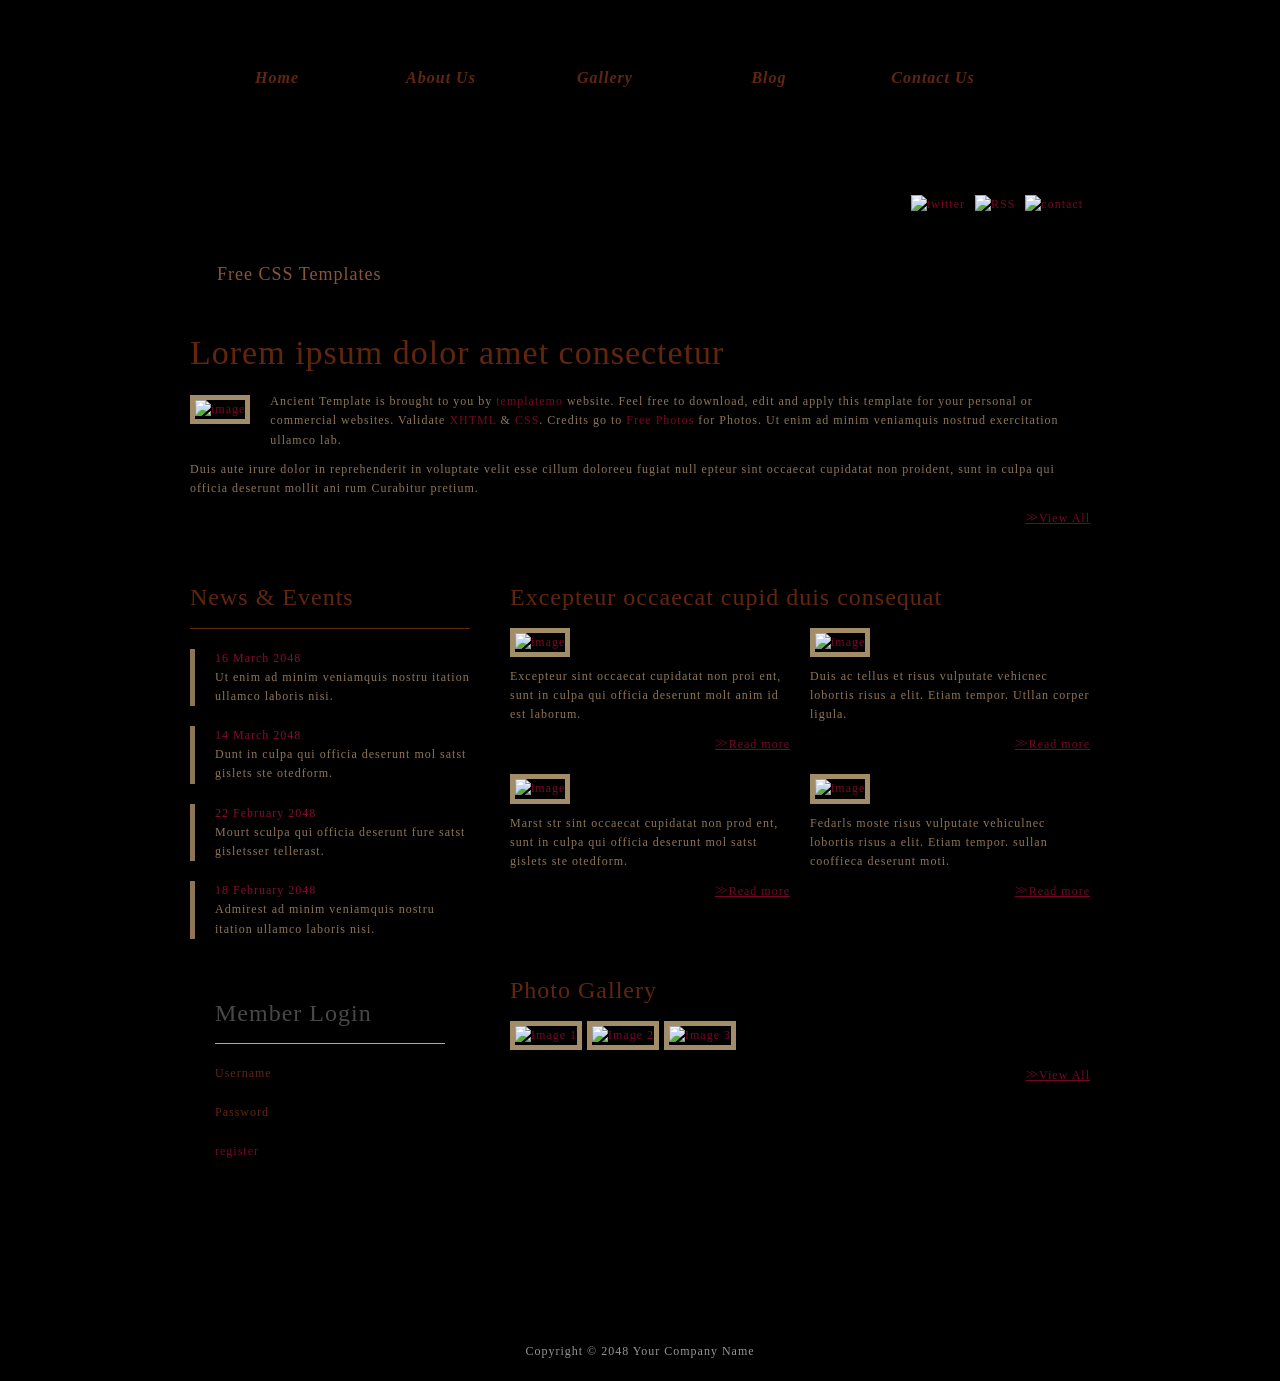
==== index.html @ 2020fdaf "Add files via upload" ====
<!DOCTYPE html PUBLIC "-//W3C//DTD XHTML 1.0 Transitional//EN" "http://www.w3.org/TR/xhtml1/DTD/xhtml1-transitional.dtd">
<html xmlns="http://www.w3.org/1999/xhtml">
<head>
<meta http-equiv="Content-Type" content="text/html; charset=utf-8" />
<title>Ancient - Free CSS Template</title>
<meta name="keywords" content="" />
<meta name="description" content="" />
<link href="templatemo_style.css" rel="stylesheet" type="text/css" />

<script language="javascript" type="text/javascript">
function clearText(field)
{
    if (field.defaultValue == field.value) field.value = '';
    else if (field.value == '') field.value = field.defaultValue;
}
</script>

</head>
<body>

<div id="templatemo_wrapper">

	<span class="bg_top"></span>
    <span class="bg_bottom"></span>

	<div id="templatemo_menu">
        <ul>
          <li><a href="index.html" class="current">Home</a></li>
          <li><a href="about.html">About Us</a></li>
          <li><a href="gallery.html">Gallery</a></li>
          <li><a href="blog.html">Blog</a></li>
          <li class="last"><a href="contact.html">Contact Us</a></li>
        </ul>
	</div> <!-- end of menu -->
    
    <div id="templatemo_header">
		<div id="site_title"><h1><a href="#">Free CSS Templates</a></h1></div>
        <div id="social">
        	<a href="#"><img src="images/templatemo_icon_01.png" alt="twitter" /></a>
            <a href="#"><img src="images/templatemo_icon_02.png" alt="RSS" /></a>
            <a href="#"><img src="images/templatemo_icon_03.png" alt="contact" /></a>
		</div>
	</div> <!-- end of header -->
    
    <div id="templatemo_main">
    	<div class="cbox_fw">
        	<h2>Lorem ipsum dolor amet consectetur</h2>
            <a href="#"><img src="images/templatemo_image_08.jpg" alt="image" class="image_frame image_fl" /></a>
           <p>Ancient Template is brought to you by <a href="#">templatemo</a> website. Feel free to download, edit and apply this template for your personal or commercial websites. Validate <a href="http://validator.w3.org/check?uri=referer" rel="nofollow">XHTML</a> &amp; <a href="http://jigsaw.w3.org/css-validator/check/referer" rel="nofollow">CSS</a>. Credits go to <a href="http://www.photovaco.com/" target="_blank">Free Photos</a> for Photos. Ut enim ad minim veniamquis nostrud exercitation ullamco lab.</p>
			<p>Duis aute irure dolor in reprehenderit in voluptate velit esse cillum doloreeu fugiat null
epteur sint occaecat cupidatat non proident, sunt in culpa qui officia deserunt mollit ani
rum Curabitur pretium.</p>
			<a href="#" class="more float_r"><span>&gt;&gt;</span> View All</a>
            <div class="cleaner"></div>
        </div>
        
        <div id="sidebar">
        
        	<div id="nne">
            
	        	<h3>News &amp; Events</h3>
                <ul class="nne_box">
                	<li><span>16 March 2048</span><a href="#">Ut enim ad minim veniamquis nostru itation ullamco laboris nisi.</a></li>
                    <li><span>14 March 2048</span><a href="#">Dunt in culpa qui officia deserunt mol satst gislets  ste otedform.</a></li>
                    <li><span>22 February 2048</span><a href="#">Mourt sculpa qui officia deserunt fure satst gisletsser tellerast.</a></li>
                    <li><span>18 February 2048</span><a href="#">Admirest ad minim veniamquis nostru itation ullamco laboris nisi.</a></li>	
                </ul>
                
			</div>
            
            <div id="member_login">
            
            	<h3>Member Login</h3>
                
            	<form action="#" method="post">
                
                 	<label>Username</label><input name="username" type="text" class="txt_field" id="name" title="name" value="" size="10" maxlength="30" />
                	<div class="cleaner h10"></div>
					<label>Password</label><input name="password" type="password" class="txt_field" id="password" title="password" value="" size="10" maxlength="30" />
<div class="cleaner h10"></div>
					<input type="submit" name="login" value="" alt="login" id="login" title="Search" class="sub_btn"  />
                    
                    <div><a href="#">register</a></div>
                    
                </form>
                
            </div>
        
        </div>
        
        <div id="content">
        	<div class="cbox_fws">
                <h3>Excepteur occaecat cupid duis consequat</h3>
                <div class="cbox_w280 float_l"> <a href="#"><img src="images/templatemo_image_04.jpg" alt="image" class="image_frame" /></a>
                  <p>Excepteur sint occaecat cupidatat non proi ent, sunt in culpa qui officia deserunt molt anim id est laborum.</p>
                    <a href="#" class="more float_r"><span>&gt;&gt;</span> Read more</a>
                    <div class="cleaner"></div>
                </div>
                <div class="cbox_w280 float_r"> <a href="#"><img src="images/templatemo_image_05.jpg" alt="image" class="image_frame" /></a>
                  <p>Duis ac tellus et risus vulputate vehicnec lobortis risus a elit. Etiam tempor. Utllan corper ligula.</p>
                    <a href="#" class="more float_r"><span>&gt;&gt;</span> Read more</a>
                    <div class="cleaner"></div>
                </div>
                <div class="cleaner"></div>
                <div class="cbox_w280 float_l"> <a href="#"><img src="images/templatemo_image_06.jpg" alt="image" class="image_frame" /></a>
                  <p>Marst str sint occaecat cupidatat non prod ent, sunt in culpa qui officia deserunt mol satst gislets  ste otedform.</p>
                    <a href="#" class="more float_r"><span>&gt;&gt;</span> Read more</a>
                    <div class="cleaner"></div>
                </div>
                <div class="cbox_w280 float_r"> <a href="#"><img src="images/templatemo_image_07.jpg" alt="image" class="image_frame" /></a>
                  <p>Fedarls moste risus vulputate vehiculnec lobortis risus a elit. Etiam tempor. sullan cooffieca deserunt moti.</p>
                    <a href="#" class="more float_r"><span>&gt;&gt;</span> Read more</a>
                    <div class="cleaner"></div>
                </div>
                <div class="cleaner"></div>
			</div>
            
            <div class="cbox_last">
            	<h3>Photo Gallery</h3>
                <ul class="photo_gallery">
                	<li><a href="#"><img src="images/templatemo_image_01.jpg" alt="Image 1" class="image_frame" /></a></li>
                    <li><a href="#"><img src="images/templatemo_image_02.jpg" alt="Image 2" class="image_frame" /></a></li>
                    <li class="rmp"><a href="#"><img src="images/templatemo_image_03.jpg" alt="Image 3" class="image_frame" /></a></li>
                </ul>
                <div class="cleaner"></div>
                <p><a href="#" class="more float_r"><span>&gt;&gt;</span> View All</a></p>
                
            </div>
            
        </div>
        
        <div class="cleaner"></div>
    </div> <!-- end of main -->
    <div id="templatemo_main_bottom"></div>
    
    <div id="templatemo_footer">
        Copyright © 2048 <a href="#">Your Company Name</a> <!-- Credit: www.templatemo.com -->
        
        <div class="cleaner"></div>
    </div>

</div> <!-- end of wrapper -->
<!-- templatemo 287 ancient -->
<!-- 
Ancient Template 
http://www.templatemo.com/preview/templatemo_287_ancient 
-->
</body>
</html>
---- templatemo_style.css ----
/*
Credit: http://www.templatemo.com
*/

/* 
Ancient Template 
http://www.templatemo.com/preview/templatemo_287_ancient 
*/
body {
	margin: 0;
	padding: 0;
	color: #8e7555;
	font-family: Georgia, "Times New Roman", Times, serif;
	font-size: 12px;
	line-height: 1.6em; 
	letter-spacing: 1px;
	background-color: #000000;
}

a, a:link, a:visited { color: #770726; font-weight: normal; text-decoration: none }
a:hover { color: #660; text-decoration: underline; }

a.more { display: block; color: #770726; text-align: center; text-decoration: underline }
a.more span { font-size: 14px; letter-spacing: -3px; }
a.more:hover { color: #660; text-decoration: none }


p { margin: 0 0 10px 0; padding: 0; }
img { border: none; }
blockquote { font-style: italic; margin: 0 0 0 10px;}
cite { font-weight: bold; color: #c63a03; }
cite a, cite a:link, cite a:visited  { font-weight: bold; color:#c63a03; }
cite span { font-weight: 400; color: #8e7555; }
em { color: #c63a03; }

h1, h2, h3, h4, h5, h6 { color: #62260e; font-weight: normal; }
h1 { font-size: 48px; margin: 0 0 30px; padding: 5px 0 }
h2 { font-size: 34px; margin: 0 0 25px; padding: 5px 0; }
h3 { font-size: 24px; margin: 0 0 20px; padding: 0; }
h4 { font-size: 20px; margin: 0 0 15px; padding: 0; }
h5 { font-size: 16px; margin: 0 0 10px; padding: 0;  }
h6 { font-size: 12px; margin: 0 0 5px; padding: 0; }

.cleaner { clear: both }
.h10 { height: 10px }
.h20 { height: 20px }
.h30 { height: 30px }
.h40 { height: 40px }
.h50 { height: 50px }
.h60 { height: 60px }

.float_l { float: left }
.float_r { float: right }

.image_frame { display: inline-block; border: 5px solid #a38d68 }
.image_fl { float: left; margin: 3px 20px 10px 0 }
.image_fr { float: right; margin: 3px 0 0 20px }

.tmo_list { list-style: disc; padding: 0 0 0 15px }
.tmo_list li { color:#c63a03; margin-bottom: 8px }
.tmo_list li a { color: #c63a03; font-weight: normal; text-decoration: none }
.tmo_list li a:hover { text-decoration: underline }

.link_list { list-style: none; padding: 0}
.link_list li { color:#c63a03; margin-bottom: 8px; border-bottom: 1px dashed #726e6e}
.link_list li a { color: #c63a03; font-weight: normal; text-decoration: none;  }
.link_list li a:hover { text-decoration: underline }

#templatemo_wrapper {
	position: relative;
	width: 966px;
	margin: 0 auto;
}
.bg_top { position: absolute; top: 0; left: -120px; width: 1200px; height: 570px; background: url(images/templatemo_bg_top.png) no-repeat; z-index: -1000 }

.bg_bottom { position: absolute; bottom: 0; left: -120px; width: 1200px; height: 270px; background: url(images/templatemo_bg_bottom.png) no-repeat; z-index: -1200 }

/* menu */

#templatemo_menu {
	float: right;
	width: 966px;
	height: 75px;
	margin-top: 40px;
	margin-bottom: 20px;
	background: url(images/templatemo_menu.png) no-repeat
}

#templatemo_menu ul {
	margin: 0;
	padding: 0 40px;
	list-style: none;
}

#templatemo_menu ul li {
	padding: 0;
	margin: 0;
	display: block;
	float: left;
	width: 164px;
	height: 75px;
	background: url(images/templatemo_menu_divider.png) center right no-repeat
}

#templatemo_menu ul li a {
	float: left;
	display: block;
	width: 160px;
	height: 75px;
	line-height: 75px;
	padding-right: 4px;
	font-size: 16px;
	font-style: italic;
	color: #62260e;
	text-align: center;
	text-decoration: none;
	font-weight: 700;
	outline: none;
	border: none;
	
}

#templatemo_menu ul li a:hover, #templatemo_menu ul .current {
	background: url(images/templatemo_menu_hover.png) center center no-repeat
}

#templatemo_menu .last { background: none }

/* header */
#templatemo_header {
	clear: both;
	width: 966px;
	height: 170px;
	background: url(images/templatemo_header.png) no-repeat center top
}

#site_title { float: left; width: 400px; margin: 60px 0 0 40px; }
#site_title h1 { margin: 0; padding: 0 }
#site_title h1 a { display: block; width: 334px; padding: 70px 0 0 20px;  background: url(images/templatemo_logo.png) no-repeat left top; font-size: 18px; color: #88553a; }

#social { float: right; margin: 60px 40px 0 0 }
#social a { float: left; margin-left: 10px } 

#templatemo_main {
	width: 900px;
	padding: 33px 33px 0;
	background: url(images/templatemo_main.png) repeat-y
}

#templatemo_main_bottom {
	width: 966px;
	height: 143px;
	background: url(images/templatemo_main_bottom.png) no-repeat
}

#sidebar { 
	float: left;
	width: 280px;
}

#content {
	float: right;
	width: 580px;
}

.cbox_fw {
	clear: both;
	padding-bottom: 20px;
	margin-bottom: 40px;
	background: url(images/templatemo_hr2.png) no-repeat bottom center
}

.cbox_fws {
	clear: both;
	padding-bottom: 20px;
	margin-bottom: 40px;
	background: url(images/templatemo_hr1.png) no-repeat bottom center
}

.cbox_last {
	padding: 0; margin: 0; background: none;
}

.cbox_w280 { width: 280px; margin-bottom: 20px; }
.cbox_w280 img { margin-bottom: 10px }

#nne {
	margin-bottom: 40px;
}
#nne h3 { padding-bottom: 20px; border-bottom: 1px solid #5f2712 }

ul.nne_box { padding: 0; margin: 0; list-style: none }
ul.nne_box li { border-left: 5px solid #8e7555; padding: 0 0 0 20px; margin: 0 0 20px 0 }
ul.nne_box li span { display: block; color: #850d2f; }
ul.nne_box li a { color: #8e7555 }

ul.photo_gallery { padding: 0; margin: 0; list-style: none }
ul.photo_gallery li { padding: 0; margin: 0 5px 15px 0; display: block; float: left; }
ul.photo_gallery .rmp { margin: 0 0 15px }

#contact_form {  padding: 0; }
#contact_form form { margin: 0px; padding: 0px; }

#contact_form form .input_field { color: #000; width: 400px; padding: 5px; background: #FFF; border: 1px solid #960; }
#contact_form form label { display: block; width: 100px; margin-top: 15px; margin-bottom: 3px; font-size: 14px; }

#contact_form form textarea { font-family: Arial, Helvetica, sans-serif; color: #000; width: 400px;  height: 200px; padding: 5px; background: #FFF; border: 1px solid #960; }
#contact_form form .submit_btn { color: #420; padding: 7px 14px; margin: 10px; margin-left: 60px; background: #DA7; border: 1px solid #960; }

#member_login {
	width: 230px;
	height: 170px;
	padding: 25px;
	background: url(images/templatemo_login.png)
}

#member_login h3 {
	color: #494847;
	padding-bottom: 20px;
	margin-bottom: 20px;
	border-bottom: 1px solid #b6aa99;
}

#member_login form {
	margin: 0;
	padding: 0;
}

#member_login label {
	float: left;
	width: 80px;
	color: #62260e;
}

#member_login .txt_field {
	float: right;
	display: block;
	height: 29px;
	width: 132px;
	color: #000;
	font-size: 12px;
	padding: 0 5px;
	font-variant: normal;
	line-height: normal;
	background: none;
	border: none;	
	line-height: 30px;
	background: url(images/templatemo_txtfield.png) no-repeat 
}
#member_login .sub_btn {
	float: right;
	display: block;
 	height: 32px;
	width: 87px;
	cursor: pointer;
	font-size: 12px;
	text-align: center;
	vertical-align: bottom;
	white-space: pre;
	color: #000;
	border: none;
	background: url(images/templatemo_login_btn.png)
}

/* footer */
#templatemo_footer{
	clear: both;
	width: 900px;
	padding: 0 33px 20px;	
	color: #999494;
	text-align: center;
}

#templatemo_footer a { 
	color: #999494;
}
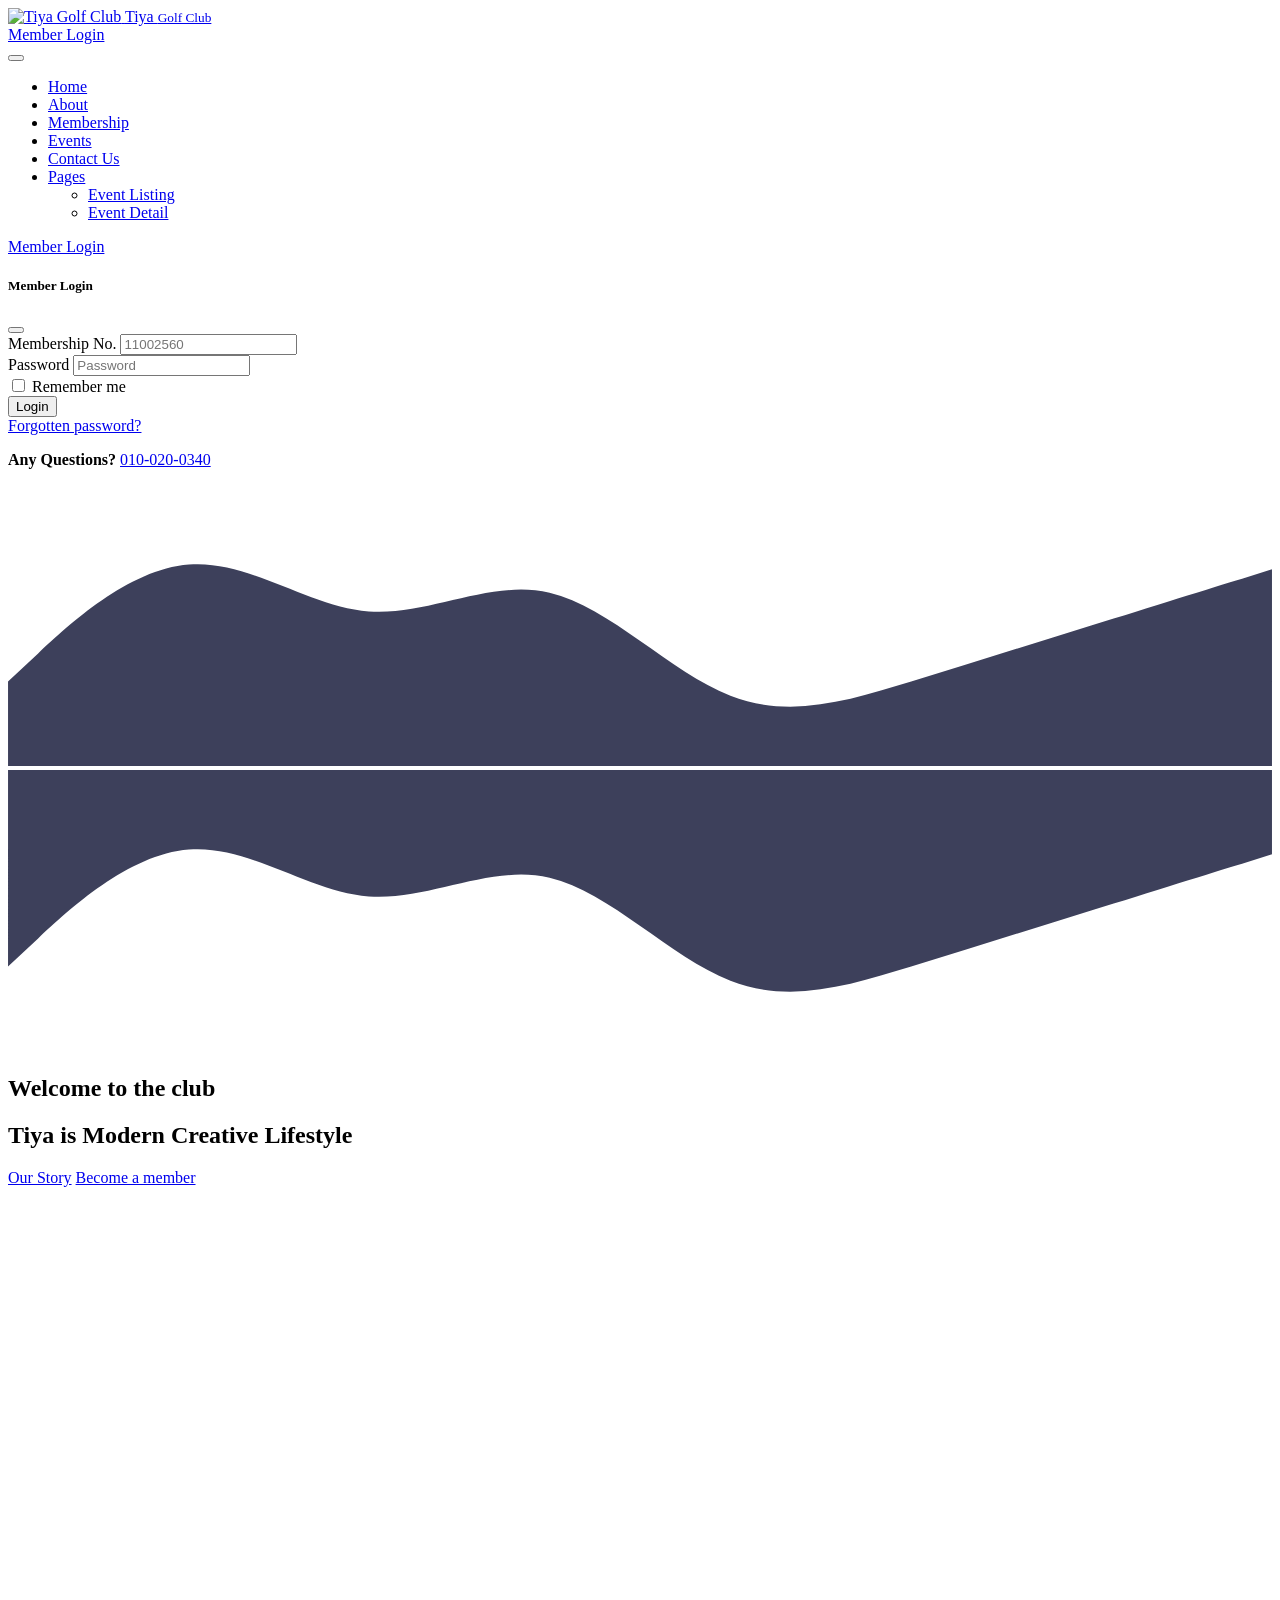
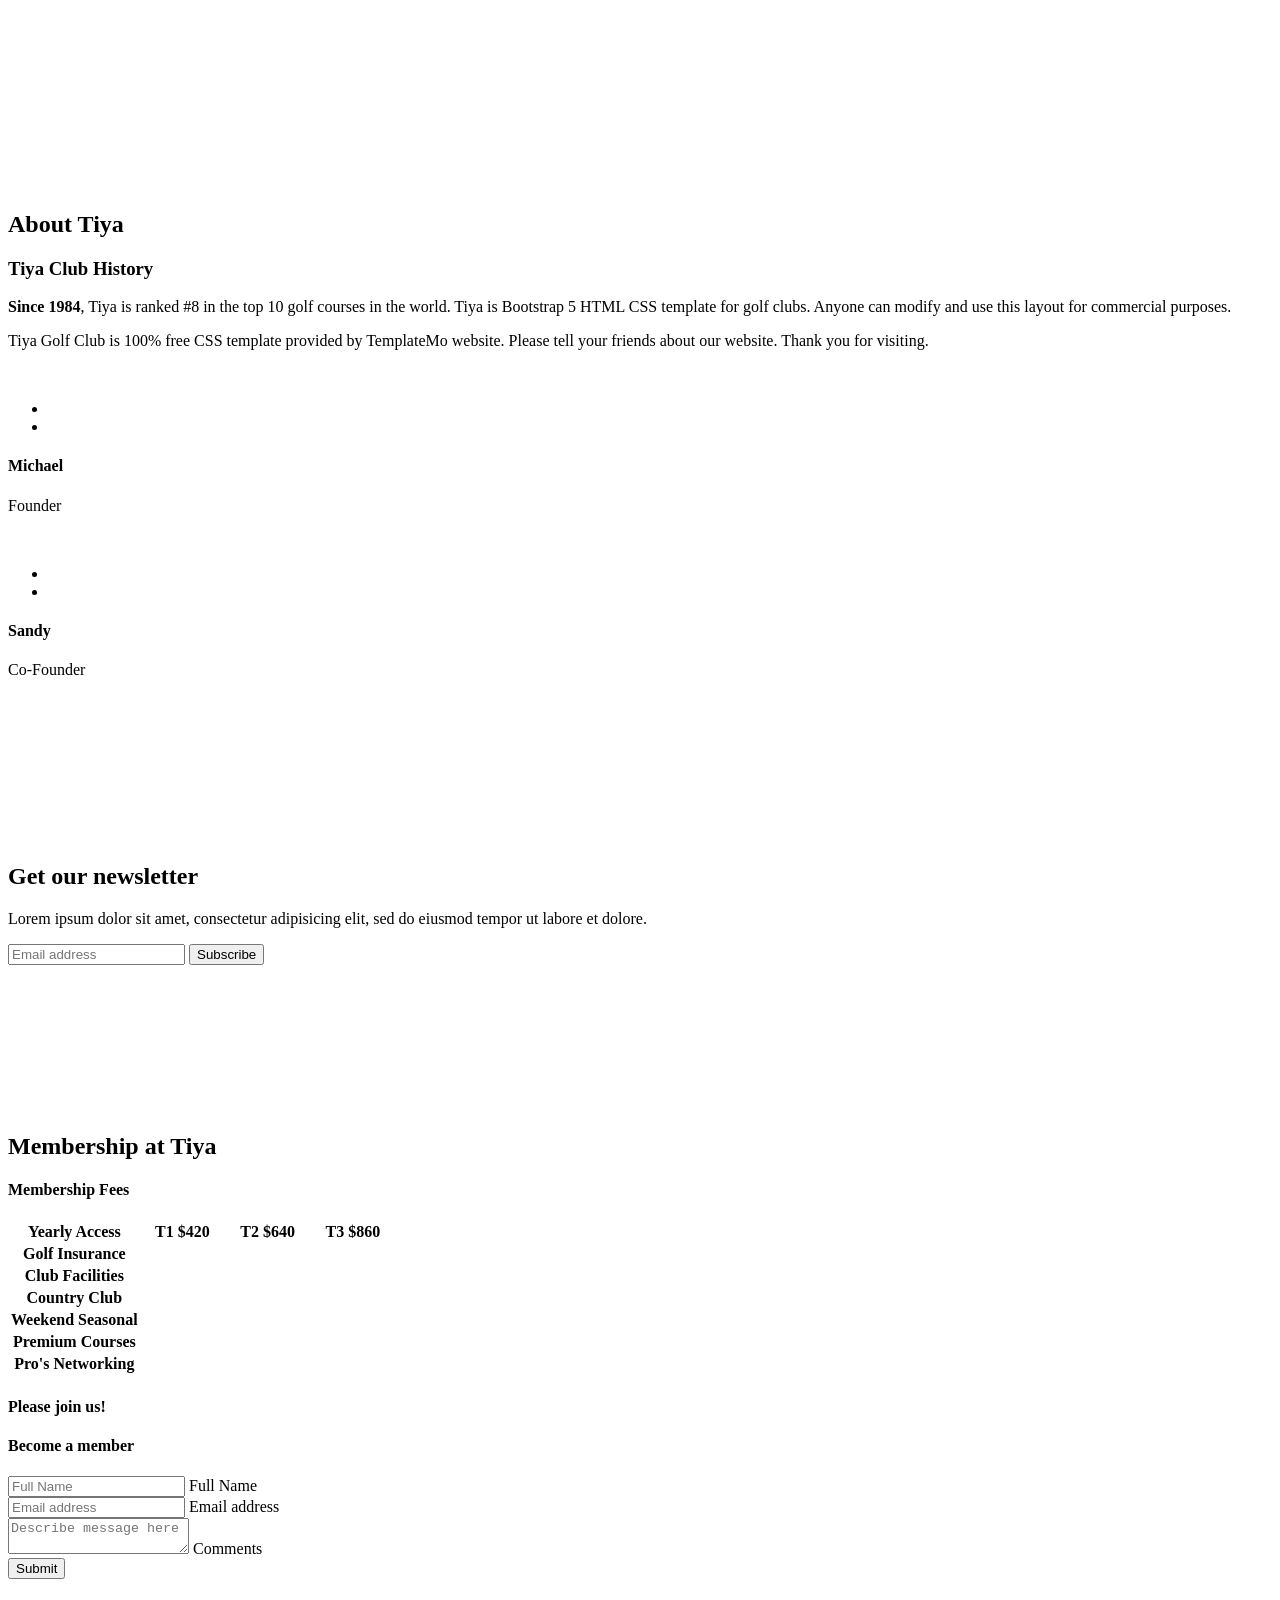
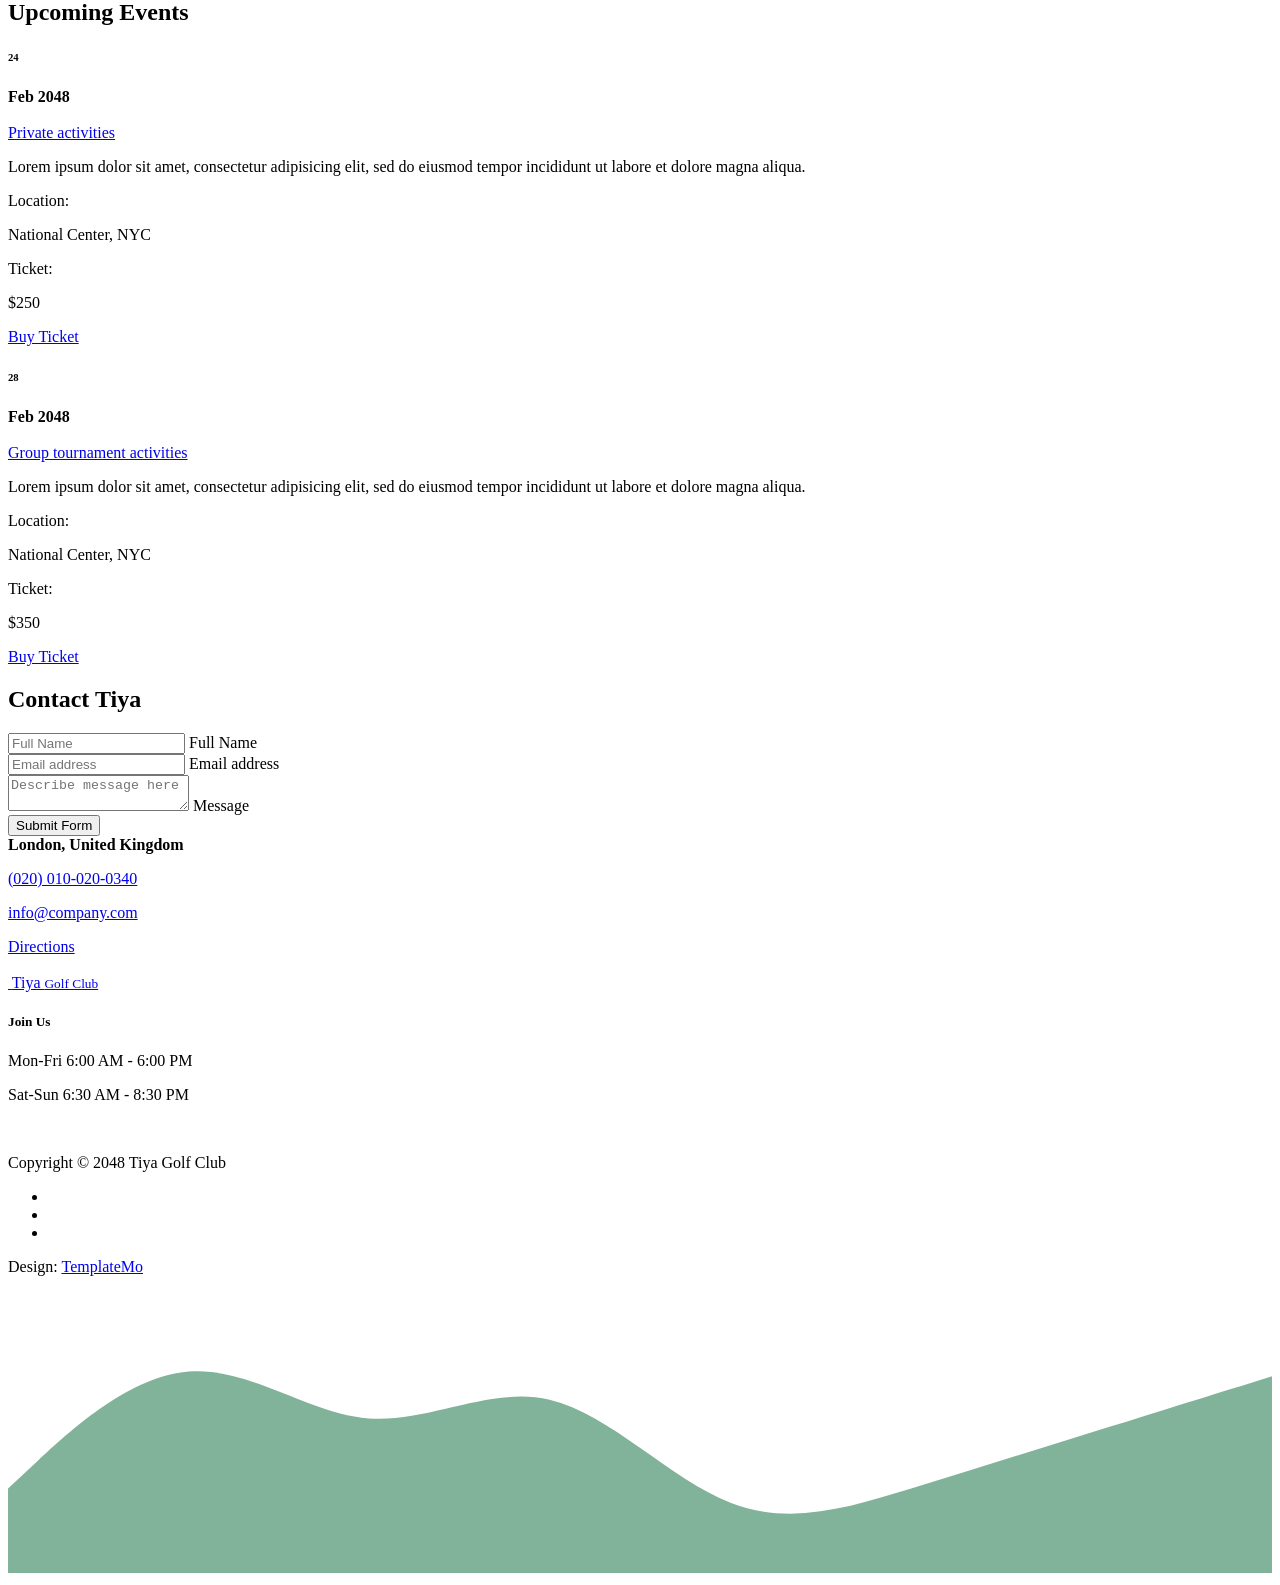
==== commit 7a52d6cd: "Add files via upload" ====
--- a/index.html
+++ b/index.html
@@ -1,149 +1,700 @@
-<!DOCTYPE html PUBLIC "-//W3C//DTD XHTML 1.0 Transitional//EN" "http://www.w3.org/TR/xhtml1/DTD/xhtml1-transitional.dtd">
-<html xmlns="http://www.w3.org/1999/xhtml">
-<head>
-<meta http-equiv="Content-Type" content="text/html; charset=utf-8" />
-<title>Ancient - Free CSS Template</title>
-<meta name="keywords" content="" />
-<meta name="description" content="" />
-<link href="templatemo_style.css" rel="stylesheet" type="text/css" />
-
-<script language="javascript" type="text/javascript">
-function clearText(field)
-{
-    if (field.defaultValue == field.value) field.value = '';
-    else if (field.value == '') field.value = field.defaultValue;
-}
-</script>
-
-</head>
-<body>
-
-<div id="templatemo_wrapper">
-
-	<span class="bg_top"></span>
-    <span class="bg_bottom"></span>
-
-	<div id="templatemo_menu">
-        <ul>
-          <li><a href="index.html" class="current">Home</a></li>
-          <li><a href="about.html">About Us</a></li>
-          <li><a href="gallery.html">Gallery</a></li>
-          <li><a href="blog.html">Blog</a></li>
-          <li class="last"><a href="contact.html">Contact Us</a></li>
-        </ul>
-	</div> <!-- end of menu -->
+<!doctype html>
+<html lang="en">
+    <head>
+        <meta charset="utf-8">
+        <meta name="viewport" content="width=device-width, initial-scale=1">
+
+        <meta name="description" content="">
+        <meta name="author" content="">
+
+        <title>Tiya Golf Club - Free HTML CSS Template</title>
+
+        <!-- CSS FILES -->                
+        <link rel="preconnect" href="https://fonts.googleapis.com">
+
+        <link rel="preconnect" href="https://fonts.gstatic.com" crossorigin>
+
+        <link href="https://fonts.googleapis.com/css2?family=DM+Sans:ital,wght@0,400;0,500;0,700;1,400&display=swap" rel="stylesheet">
+
+        <link href="css/bootstrap.min.css" rel="stylesheet">
+
+        <link href="css/bootstrap-icons.css" rel="stylesheet">
+
+        <link href="css/templatemo-tiya-golf-club.css" rel="stylesheet">
+        
+<!--
+
+TemplateMo 587 Tiya Golf Club
+
+https://templatemo.com/tm-587-tiya-golf-club
+
+-->
+    </head>
     
-    <div id="templatemo_header">
-		<div id="site_title"><h1><a href="#">Free CSS Templates</a></h1></div>
-        <div id="social">
-        	<a href="#"><img src="images/templatemo_icon_01.png" alt="twitter" /></a>
-            <a href="#"><img src="images/templatemo_icon_02.png" alt="RSS" /></a>
-            <a href="#"><img src="images/templatemo_icon_03.png" alt="contact" /></a>
-		</div>
-	</div> <!-- end of header -->
+    <body>
+
+        <main>
+
+            <nav class="navbar navbar-expand-lg">                
+                <div class="container">
+                    <a class="navbar-brand d-flex align-items-center" href="index.html">
+                        <img src="images/logo.png" class="navbar-brand-image img-fluid" alt="Tiya Golf Club">
+                        <span class="navbar-brand-text">
+                            Tiya
+                            <small>Golf Club</small>
+                        </span>
+                    </a>
+
+                    <div class="d-lg-none ms-auto me-3">
+                        <a class="btn custom-btn custom-border-btn" data-bs-toggle="offcanvas" href="#offcanvasExample" role="button" aria-controls="offcanvasExample">Member Login</a>
+                    </div>
     
-    <div id="templatemo_main">
-    	<div class="cbox_fw">
-        	<h2>Lorem ipsum dolor amet consectetur</h2>
-            <a href="#"><img src="images/templatemo_image_08.jpg" alt="image" class="image_frame image_fl" /></a>
-           <p>Ancient Template is brought to you by <a href="#">templatemo</a> website. Feel free to download, edit and apply this template for your personal or commercial websites. Validate <a href="http://validator.w3.org/check?uri=referer" rel="nofollow">XHTML</a> &amp; <a href="http://jigsaw.w3.org/css-validator/check/referer" rel="nofollow">CSS</a>. Credits go to <a href="http://www.photovaco.com/" target="_blank">Free Photos</a> for Photos. Ut enim ad minim veniamquis nostrud exercitation ullamco lab.</p>
-			<p>Duis aute irure dolor in reprehenderit in voluptate velit esse cillum doloreeu fugiat null
-epteur sint occaecat cupidatat non proident, sunt in culpa qui officia deserunt mollit ani
-rum Curabitur pretium.</p>
-			<a href="#" class="more float_r"><span>&gt;&gt;</span> View All</a>
-            <div class="cleaner"></div>
-        </div>
-        
-        <div id="sidebar">
-        
-        	<div id="nne">
-            
-	        	<h3>News &amp; Events</h3>
-                <ul class="nne_box">
-                	<li><span>16 March 2048</span><a href="#">Ut enim ad minim veniamquis nostru itation ullamco laboris nisi.</a></li>
-                    <li><span>14 March 2048</span><a href="#">Dunt in culpa qui officia deserunt mol satst gislets  ste otedform.</a></li>
-                    <li><span>22 February 2048</span><a href="#">Mourt sculpa qui officia deserunt fure satst gisletsser tellerast.</a></li>
-                    <li><span>18 February 2048</span><a href="#">Admirest ad minim veniamquis nostru itation ullamco laboris nisi.</a></li>	
-                </ul>
+                    <button class="navbar-toggler" type="button" data-bs-toggle="collapse" data-bs-target="#navbarNav" aria-controls="navbarNav" aria-expanded="false" aria-label="Toggle navigation">
+                        <span class="navbar-toggler-icon"></span>
+                    </button>
+    
+                    <div class="collapse navbar-collapse" id="navbarNav">
+                        <ul class="navbar-nav ms-lg-auto">
+                            <li class="nav-item">
+                                <a class="nav-link click-scroll" href="#section_1">Home</a>
+                            </li>
+    
+                            <li class="nav-item">
+                                <a class="nav-link click-scroll" href="#section_2">About</a>
+                            </li>
+
+                            <li class="nav-item">
+                                <a class="nav-link click-scroll" href="#section_3">Membership</a>
+                            </li>
+
+                            <li class="nav-item">
+                                <a class="nav-link click-scroll" href="#section_4">Events</a>
+                            </li>
+
+                            <li class="nav-item">
+                                <a class="nav-link click-scroll" href="#section_5">Contact Us</a>
+                            </li>
+
+                            <li class="nav-item dropdown">
+                                <a class="nav-link dropdown-toggle" href="#" id="navbarLightDropdownMenuLink" role="button" data-bs-toggle="dropdown" aria-expanded="false">Pages</a>
+
+                                <ul class="dropdown-menu dropdown-menu-light" aria-labelledby="navbarLightDropdownMenuLink">
+                                    <li><a class="dropdown-item" href="event-listing.html">Event Listing</a></li>
+
+                                    <li><a class="dropdown-item" href="event-detail.html">Event Detail</a></li>
+                                </ul>
+                            </li>
+                        </ul>
+
+                        <div class="d-none d-lg-block ms-lg-3">
+                            <a class="btn custom-btn custom-border-btn" data-bs-toggle="offcanvas" href="#offcanvasExample" role="button" aria-controls="offcanvasExample">Member Login</a>
+                        </div>
+                    </div>
+                </div>
+            </nav>
+
+            <div class="offcanvas offcanvas-end" data-bs-scroll="true" tabindex="-1" id="offcanvasExample" aria-labelledby="offcanvasExampleLabel">                
+                <div class="offcanvas-header">
+                    <h5 class="offcanvas-title" id="offcanvasExampleLabel">Member Login</h5>
+                    
+                    <button type="button" class="btn-close" data-bs-dismiss="offcanvas" aria-label="Close"></button>
+                </div>
                 
-			</div>
-            
-            <div id="member_login">
-            
-            	<h3>Member Login</h3>
-                
-            	<form action="#" method="post">
-                
-                 	<label>Username</label><input name="username" type="text" class="txt_field" id="name" title="name" value="" size="10" maxlength="30" />
-                	<div class="cleaner h10"></div>
-					<label>Password</label><input name="password" type="password" class="txt_field" id="password" title="password" value="" size="10" maxlength="30" />
-<div class="cleaner h10"></div>
-					<input type="submit" name="login" value="" alt="login" id="login" title="Search" class="sub_btn"  />
-                    
-                    <div><a href="#">register</a></div>
-                    
-                </form>
-                
-            </div>
-        
-        </div>
-        
-        <div id="content">
-        	<div class="cbox_fws">
-                <h3>Excepteur occaecat cupid duis consequat</h3>
-                <div class="cbox_w280 float_l"> <a href="#"><img src="images/templatemo_image_04.jpg" alt="image" class="image_frame" /></a>
-                  <p>Excepteur sint occaecat cupidatat non proi ent, sunt in culpa qui officia deserunt molt anim id est laborum.</p>
-                    <a href="#" class="more float_r"><span>&gt;&gt;</span> Read more</a>
-                    <div class="cleaner"></div>
-                </div>
-                <div class="cbox_w280 float_r"> <a href="#"><img src="images/templatemo_image_05.jpg" alt="image" class="image_frame" /></a>
-                  <p>Duis ac tellus et risus vulputate vehicnec lobortis risus a elit. Etiam tempor. Utllan corper ligula.</p>
-                    <a href="#" class="more float_r"><span>&gt;&gt;</span> Read more</a>
-                    <div class="cleaner"></div>
-                </div>
-                <div class="cleaner"></div>
-                <div class="cbox_w280 float_l"> <a href="#"><img src="images/templatemo_image_06.jpg" alt="image" class="image_frame" /></a>
-                  <p>Marst str sint occaecat cupidatat non prod ent, sunt in culpa qui officia deserunt mol satst gislets  ste otedform.</p>
-                    <a href="#" class="more float_r"><span>&gt;&gt;</span> Read more</a>
-                    <div class="cleaner"></div>
-                </div>
-                <div class="cbox_w280 float_r"> <a href="#"><img src="images/templatemo_image_07.jpg" alt="image" class="image_frame" /></a>
-                  <p>Fedarls moste risus vulputate vehiculnec lobortis risus a elit. Etiam tempor. sullan cooffieca deserunt moti.</p>
-                    <a href="#" class="more float_r"><span>&gt;&gt;</span> Read more</a>
-                    <div class="cleaner"></div>
-                </div>
-                <div class="cleaner"></div>
-			</div>
-            
-            <div class="cbox_last">
-            	<h3>Photo Gallery</h3>
-                <ul class="photo_gallery">
-                	<li><a href="#"><img src="images/templatemo_image_01.jpg" alt="Image 1" class="image_frame" /></a></li>
-                    <li><a href="#"><img src="images/templatemo_image_02.jpg" alt="Image 2" class="image_frame" /></a></li>
-                    <li class="rmp"><a href="#"><img src="images/templatemo_image_03.jpg" alt="Image 3" class="image_frame" /></a></li>
-                </ul>
-                <div class="cleaner"></div>
-                <p><a href="#" class="more float_r"><span>&gt;&gt;</span> View All</a></p>
-                
+                <div class="offcanvas-body d-flex flex-column">
+                    <form class="custom-form member-login-form" action="#" method="post" role="form">
+
+                        <div class="member-login-form-body">
+                            <div class="mb-4">
+                                <label class="form-label mb-2" for="member-login-number">Membership No.</label>
+
+                                <input type="text" name="member-login-number" id="member-login-number" class="form-control" placeholder="11002560" required>
+                            </div>
+
+                            <div class="mb-4">
+                                <label class="form-label mb-2" for="member-login-password">Password</label>
+
+                                <input type="password" name="member-login-password" id="member-login-password" pattern="[0-9a-zA-Z]{4,10}" class="form-control" placeholder="Password" required="">
+                            </div>
+
+                            <div class="form-check mb-4">
+                                <input class="form-check-input" type="checkbox" value="" id="flexCheckDefault">
+                              
+                                <label class="form-check-label" for="flexCheckDefault">
+                                    Remember me
+                                </label>
+                            </div>
+
+                            <div class="col-lg-5 col-md-7 col-8 mx-auto">
+                                <button type="submit" class="form-control">Login</button>
+                            </div>
+
+                            <div class="text-center my-4">
+                                <a href="#">Forgotten password?</a>
+                            </div>
+                        </div>
+                    </form>
+
+                    <div class="mt-auto mb-5">
+                        <p>
+                            <strong class="text-white me-3">Any Questions?</strong>
+
+                            <a href="tel: 010-020-0340" class="contact-link">
+                            	010-020-0340
+                            </a>
+                        </p>
+                    </div>
+                </div>
+
+                <svg xmlns="http://www.w3.org/2000/svg" viewBox="0 0 1440 320"><path fill="#3D405B" fill-opacity="1" d="M0,224L34.3,192C68.6,160,137,96,206,90.7C274.3,85,343,139,411,144C480,149,549,107,617,122.7C685.7,139,754,213,823,240C891.4,267,960,245,1029,224C1097.1,203,1166,181,1234,160C1302.9,139,1371,117,1406,106.7L1440,96L1440,320L1405.7,320C1371.4,320,1303,320,1234,320C1165.7,320,1097,320,1029,320C960,320,891,320,823,320C754.3,320,686,320,617,320C548.6,320,480,320,411,320C342.9,320,274,320,206,320C137.1,320,69,320,34,320L0,320Z"></path></svg>
             </div>
             
-        </div>
-        
-        <div class="cleaner"></div>
-    </div> <!-- end of main -->
-    <div id="templatemo_main_bottom"></div>
-    
-    <div id="templatemo_footer">
-        Copyright © 2048 <a href="#">Your Company Name</a> <!-- Credit: www.templatemo.com -->
-        
-        <div class="cleaner"></div>
-    </div>
-
-</div> <!-- end of wrapper -->
-<!-- templatemo 287 ancient -->
-<!-- 
-Ancient Template 
-http://www.templatemo.com/preview/templatemo_287_ancient 
--->
-</body>
+
+            <section class="hero-section d-flex justify-content-center align-items-center" id="section_1">
+
+                <div class="section-overlay"></div>
+
+                <svg xmlns="http://www.w3.org/2000/svg" viewBox="0 0 1440 320"><path fill="#3D405B" fill-opacity="1" d="M0,224L34.3,192C68.6,160,137,96,206,90.7C274.3,85,343,139,411,144C480,149,549,107,617,122.7C685.7,139,754,213,823,240C891.4,267,960,245,1029,224C1097.1,203,1166,181,1234,160C1302.9,139,1371,117,1406,106.7L1440,96L1440,0L1405.7,0C1371.4,0,1303,0,1234,0C1165.7,0,1097,0,1029,0C960,0,891,0,823,0C754.3,0,686,0,617,0C548.6,0,480,0,411,0C342.9,0,274,0,206,0C137.1,0,69,0,34,0L0,0Z"></path></svg>
+
+                <div class="container">
+                    <div class="row">
+
+                        <div class="col-lg-6 col-12 mb-5 mb-lg-0">
+                            <h2 class="text-white">Welcome to the club</h2>
+
+                            <h1 class="cd-headline rotate-1 text-white mb-4 pb-2">
+                                <span>Tiya is</span>
+                                <span class="cd-words-wrapper">
+                                    <b class="is-visible">Modern</b>
+                                    <b>Creative</b>
+                                    <b>Lifestyle</b>
+                                </span>
+                            </h1>
+
+                            <div class="custom-btn-group">
+                                <a href="#section_2" class="btn custom-btn smoothscroll me-3">Our Story</a>
+
+                                <a href="#section_3" class="link smoothscroll">Become a member</a>
+                            </div>
+                        </div>
+
+                        <div class="col-lg-6 col-12">
+                            <div class="ratio ratio-16x9">
+                                <iframe width="560" height="315" src="https://www.youtube.com/embed/MGNgbNGOzh8" title="YouTube video player" frameborder="0" allow="accelerometer; autoplay; clipboard-write; encrypted-media; gyroscope; picture-in-picture; web-share" allowfullscreen></iframe>
+                            </div>
+                        </div>
+
+                    </div>
+                </div>
+
+                <svg xmlns="http://www.w3.org/2000/svg" viewBox="0 0 1440 320"><path fill="#ffffff" fill-opacity="1" d="M0,224L34.3,192C68.6,160,137,96,206,90.7C274.3,85,343,139,411,144C480,149,549,107,617,122.7C685.7,139,754,213,823,240C891.4,267,960,245,1029,224C1097.1,203,1166,181,1234,160C1302.9,139,1371,117,1406,106.7L1440,96L1440,320L1405.7,320C1371.4,320,1303,320,1234,320C1165.7,320,1097,320,1029,320C960,320,891,320,823,320C754.3,320,686,320,617,320C548.6,320,480,320,411,320C342.9,320,274,320,206,320C137.1,320,69,320,34,320L0,320Z"></path></svg>
+            </section>
+
+
+            <section class="about-section section-padding" id="section_2">
+                <div class="container">
+                    <div class="row">
+
+                        <div class="col-lg-12 col-12 text-center">
+                            <h2 class="mb-lg-5 mb-4">About Tiya</h2>
+                        </div>
+
+                        <div class="col-lg-5 col-12 me-auto mb-4 mb-lg-0">
+                            <h3 class="mb-3">Tiya Club History</h3>
+
+                            <p><strong>Since 1984</strong>, Tiya is ranked #8 in the top 10 golf courses in the world. Tiya is Bootstrap 5 HTML CSS template for golf clubs. Anyone can modify and use this layout for commercial purposes.</p>
+
+                            <p>Tiya Golf Club is 100% free CSS template provided by TemplateMo website. Please tell your friends about our website. Thank you for visiting.</p>
+                        </div>
+
+                        <div class="col-lg-3 col-md-6 col-12 mb-4 mb-lg-0 mb-md-0">
+                            <div class="member-block">
+                                <div class="member-block-image-wrap">
+                                    <img src="images/members/portrait-young-handsome-businessman-wearing-suit-standing-with-crossed-arms-with-isolated-studio-white-background.jpg" class="member-block-image img-fluid" alt="">
+
+                                    <ul class="social-icon">
+                                        <li class="social-icon-item">
+                                            <a href="#" class="social-icon-link bi-twitter"></a>
+                                        </li>
+
+                                        <li class="social-icon-item">
+                                            <a href="#" class="social-icon-link bi-whatsapp"></a>
+                                        </li>
+                                    </ul>
+                                </div>
+
+                                <div class="member-block-info d-flex align-items-center">
+                                    <h4>Michael</h4>
+
+                                    <p class="ms-auto">Founder</p>
+                                </div>
+                            </div>
+                        </div>
+
+                        <div class="col-lg-3 col-md-6 col-12">
+                            <div class="member-block">
+                                <div class="member-block-image-wrap">
+                                    <img src="images/members/successful-asian-lady-boss-red-blazer-holding-clipboard-with-documens-pen-working-looking-happy-white-background.jpg" class="member-block-image img-fluid" alt="">
+
+                                    <ul class="social-icon">
+                                        <li class="social-icon-item">
+                                            <a href="#" class="social-icon-link bi-linkedin"></a>
+                                        </li>
+                                        <li class="social-icon-item">
+                                            <a href="#" class="social-icon-link bi-twitter"></a>
+                                        </li>
+                                    </ul>
+                                </div>
+
+                                <div class="member-block-info d-flex align-items-center">
+                                    <h4>Sandy</h4>
+
+                                    <p class="ms-auto">Co-Founder</p>
+                                </div>
+                            </div>
+                        </div>
+
+                    </div>
+                </div>
+            </section>
+
+
+            <section class="section-bg-image">
+                <svg viewBox="0 0 1265 144" xmlns="http://www.w3.org/2000/svg" xmlns:xlink="http://www.w3.org/1999/xlink"><path fill="rgba(255, 255, 255, 1)" d="M 0 40 C 164 40 164 20 328 20 L 328 20 L 328 0 L 0 0 Z" stroke-width="0"></path> <path fill="rgba(255, 255, 255, 1)" d="M 327 20 C 445.5 20 445.5 89 564 89 L 564 89 L 564 0 L 327 0 Z" stroke-width="0"></path> <path fill="rgba(255, 255, 255, 1)" d="M 563 89 C 724.5 89 724.5 48 886 48 L 886 48 L 886 0 L 563 0 Z" stroke-width="0"></path><path fill="rgba(255, 255, 255, 1)" d="M 885 48 C 1006.5 48 1006.5 67 1128 67 L 1128 67 L 1128 0 L 885 0 Z" stroke-width="0"></path><path fill="rgba(255, 255, 255, 1)" d="M 1127 67 C 1196 67 1196 0 1265 0 L 1265 0 L 1265 0 L 1127 0 Z" stroke-width="0"></path></svg>
+
+                <div class="container">
+                    <div class="row">
+
+                        <div class="col-lg-6 col-12">
+                            <div class="section-bg-image-block">
+                                <h2 class="mb-lg-3">Get our newsletter</h2>
+
+                                <p>Lorem ipsum dolor sit amet, consectetur adipisicing elit, sed do eiusmod tempor ut labore et dolore.</p>
+
+                                <form action="#" method="get" class="custom-form mt-lg-4 mt-2" role="form">
+                                    <div class="input-group input-group-lg">
+                                        <span class="input-group-text bi-envelope" id="basic-addon1"></span>
+
+                                        <input type="email" name="email" id="email" pattern="[^ @]*@[^ @]*" class="form-control" placeholder="Email address" required="">
+
+                                        <button type="submit" class="form-control">Subscribe</button>
+                                    </div>
+                                </form>
+                            </div>
+                        </div>
+
+                    </div>
+                </div>
+
+                <svg viewBox="0 0 1265 144" xmlns="http://www.w3.org/2000/svg" xmlns:xlink="http://www.w3.org/1999/xlink"><path fill="rgba(255, 255, 255, 1)" d="M 0 40 C 164 40 164 20 328 20 L 328 20 L 328 0 L 0 0 Z" stroke-width="0"></path> <path fill="rgba(255, 255, 255, 1)" d="M 327 20 C 445.5 20 445.5 89 564 89 L 564 89 L 564 0 L 327 0 Z" stroke-width="0"></path> <path fill="rgba(255, 255, 255, 1)" d="M 563 89 C 724.5 89 724.5 48 886 48 L 886 48 L 886 0 L 563 0 Z" stroke-width="0"></path><path fill="rgba(255, 255, 255, 1)" d="M 885 48 C 1006.5 48 1006.5 67 1128 67 L 1128 67 L 1128 0 L 885 0 Z" stroke-width="0"></path><path fill="rgba(255, 255, 255, 1)" d="M 1127 67 C 1196 67 1196 0 1265 0 L 1265 0 L 1265 0 L 1127 0 Z" stroke-width="0"></path></svg>
+            </section>
+
+
+            <section class="membership-section section-padding" id="section_3">
+                <div class="container">
+                    <div class="row">
+
+                        <div class="col-lg-12 col-12 text-center mx-auto mb-lg-5 mb-4">
+                            <h2><span>Membership</span> at Tiya</h2>
+                        </div>
+
+                        <div class="col-lg-6 col-12 mb-3 mb-lg-0">
+                            <h4 class="mb-4 pb-lg-2">Membership Fees</h4>
+
+                            <div class="table-responsive">
+                                <table class="table text-center">
+                                    <thead>
+                                        <tr>
+                                            <th style="width: 34%;">Yearly Access</th>
+                                            
+                                            <th style="width: 22%;">T1 $420</th>
+                                            
+                                            <th style="width: 22%;">T2 $640</th>
+                                            
+                                            <th style="width: 22%;">T3 $860</th>
+                                        </tr>
+                                    </thead>
+
+                                    <tbody>
+                                        <tr>
+                                            <th scope="row" class="text-start">Golf Insurance</th>
+                                            
+                                            <td>
+                                                <i class="bi-check-circle-fill"></i>
+                                            </td>
+                                            
+                                            <td>
+                                                <i class="bi-check-circle-fill"></i>
+                                            </td>
+                                            
+                                            <td>
+                                                <i class="bi-check-circle-fill"></i>
+                                            </td>
+                                        </tr>
+
+                                        <tr>
+                                            <th scope="row" class="text-start">Club Facilities</th>
+
+                                            <td>
+                                                <i class="bi-check-circle-fill"></i>
+                                            </td>
+
+                                            <td>
+                                                <i class="bi-check-circle-fill"></i>
+                                            </td>
+
+                                            <td>
+                                                <i class="bi-check-circle-fill"></i>
+                                            </td>
+                                        </tr>
+
+                                        <tr>
+                                            <th scope="row" class="text-start">Country Club</th>
+
+                                            <td>
+                                                <i class="bi-x-circle-fill"></i>
+                                            </td>
+
+                                            <td>
+                                                <i class="bi-check-circle-fill"></i>
+                                            </td>
+
+                                            <td>
+                                                <i class="bi-check-circle-fill"></i>
+                                            </td>
+                                        </tr>
+
+                                        <tr>
+                                            <th scope="row" class="text-start">Weekend Seasonal</th>
+
+                                            <td>
+                                                <i class="bi-x-circle-fill"></i>
+                                            </td>
+
+                                            <td>
+                                                <i class="bi-check-circle-fill"></i>
+                                            </td>
+
+                                            <td>
+                                                <i class="bi-check-circle-fill"></i>
+                                            </td>
+                                        </tr>
+
+                                        <tr>
+                                            <th scope="row" class="text-start">Premium Courses</th>
+
+                                            <td>
+                                                <i class="bi-x-circle-fill"></i>
+                                            </td>
+
+                                            <td>
+                                                <i class="bi-x-circle-fill"></i>
+                                            </td>
+
+                                            <td>
+                                                <i class="bi-check-circle-fill"></i>
+                                            </td>
+                                        </tr>
+                                        
+                                        <tr>
+                                            <th scope="row" class="text-start">Pro's Networking</th>
+
+                                            <td>
+                                                <i class="bi-x-circle-fill"></i>
+                                            </td>
+
+                                            <td>
+                                                <i class="bi-x-circle-fill"></i>
+                                            </td>
+
+                                            <td>
+                                                <i class="bi-check-circle-fill"></i>
+                                            </td>
+                                        </tr>
+                                        
+                                    </tbody>
+                                </table>
+                            </div>
+                        </div>
+
+                        <div class="col-lg-5 col-12 mx-auto">
+                        <h4 class="mb-4 pb-lg-2">Please join us!</h4>
+                            <form action="#" method="post" class="custom-form membership-form shadow-lg" role="form">
+                                <h4 class="text-white mb-4">Become a member</h4>
+
+                                    <div class="form-floating">
+                                        <input type="text" name="full-name" id="full-name" class="form-control" placeholder="Full Name" required="">
+                                        
+                                        <label for="floatingInput">Full Name</label>
+                                    </div>
+
+                                    <div class="form-floating">
+                                        <input type="email" name="email" id="email" pattern="[^ @]*@[^ @]*" class="form-control" placeholder="Email address" required="">
+                                        
+                                        <label for="floatingInput">Email address</label>
+                                    </div>
+
+                                    <div class="form-floating">
+                                        <textarea class="form-control" id="message" name="message" placeholder="Describe message here"></textarea>
+                                        
+                                        <label for="floatingTextarea"> Comments</label>
+                                    </div>
+
+                                    <button type="submit" class="form-control">Submit</button>
+                                </div>
+                            </form>
+                        </div>
+
+                    </div>
+                </div>
+            </section>
+
+
+            <section class="events-section section-bg section-padding" id="section_4">
+                <div class="container">
+                    <div class="row">
+
+                        <div class="col-lg-12 col-12">
+                            <h2 class="mb-lg-3">Upcoming Events</h2>
+                        </div>
+
+                        <div class="row custom-block mb-3">
+                            <div class="col-lg-2 col-md-4 col-12 order-2 order-md-0 order-lg-0">
+                                <div class="custom-block-date-wrap d-flex d-lg-block d-md-block align-items-center mt-3 mt-lg-0 mt-md-0">
+                                    <h6 class="custom-block-date mb-lg-1 mb-0 me-3 me-lg-0 me-md-0">24</h6>
+                                    
+                                    <strong class="text-white">Feb 2048</strong>
+                                </div>
+                            </div>
+
+                            <div class="col-lg-4 col-md-8 col-12 order-1 order-lg-0">
+                                <div class="custom-block-image-wrap">
+                                    <a href="event-detail.html">
+                                        <img src="images/professional-golf-player.jpg" class="custom-block-image img-fluid" alt="">
+
+                                        <i class="custom-block-icon bi-link"></i>
+                                    </a>
+                                </div>
+                            </div>
+
+                            <div class="col-lg-6 col-12 order-3 order-lg-0">
+                                <div class="custom-block-info mt-2 mt-lg-0">
+                                    <a href="event-detail.html" class="events-title mb-3">Private activities</a>
+
+                                    <p class="mb-0">Lorem ipsum dolor sit amet, consectetur adipisicing elit, sed do eiusmod tempor incididunt ut labore et dolore magna aliqua.</p>
+
+                                    <div class="d-flex flex-wrap border-top mt-4 pt-3">
+
+                                        <div class="mb-4 mb-lg-0">
+                                            <div class="d-flex flex-wrap align-items-center mb-1">
+                                                <span class="custom-block-span">Location:</span>
+
+                                                <p class="mb-0">National Center, NYC</p>
+                                            </div>
+
+                                            <div class="d-flex flex-wrap align-items-center">
+                                                <span class="custom-block-span">Ticket:</span>
+
+                                                <p class="mb-0">$250</p>
+                                            </div>
+                                        </div>
+
+                                        <div class="d-flex align-items-center ms-lg-auto">
+                                            <a href="event-detail.html" class="btn custom-btn">Buy Ticket</a>
+                                        </div>
+                                    </div>
+                                </div>
+                            </div>
+                        </div>
+
+                        <div class="row custom-block custom-block-bg">
+                            <div class="col-lg-2 col-md-4 col-12 order-2 order-md-0 order-lg-0">
+                                <div class="custom-block-date-wrap d-flex d-lg-block d-md-block align-items-center mt-3 mt-lg-0 mt-md-0">
+                                    <h6 class="custom-block-date mb-lg-1 mb-0 me-3 me-lg-0 me-md-0">28</h6>
+                                    
+                                    <strong class="text-white">Feb 2048</strong>
+                                </div>
+                            </div>
+
+                            <div class="col-lg-4 col-md-8 col-12 order-1 order-lg-0">
+                                <div class="custom-block-image-wrap">
+                                    <a href="event-detail.html">
+                                        <img src="images/girl-taking-selfie-with-friends-golf-field.jpg" class="custom-block-image img-fluid" alt="">
+
+                                        <i class="custom-block-icon bi-link"></i>
+                                    </a>
+                                </div>
+                            </div>
+
+                            <div class="col-lg-6 col-12 order-3 order-lg-0">
+                                <div class="custom-block-info mt-2 mt-lg-0">
+                                    <a href="event-detail.html" class="events-title mb-3">Group tournament activities</a>
+
+                                    <p class="mb-0">Lorem ipsum dolor sit amet, consectetur adipisicing elit, sed do eiusmod tempor incididunt ut labore et dolore magna aliqua.</p>
+
+                                    <div class="d-flex flex-wrap border-top mt-4 pt-3">
+
+                                        <div class="mb-4 mb-lg-0">
+                                            <div class="d-flex flex-wrap align-items-center mb-1">
+                                                <span class="custom-block-span">Location:</span>
+
+                                                <p class="mb-0">National Center, NYC</p>
+                                            </div>
+
+                                            <div class="d-flex flex-wrap align-items-center">
+                                                <span class="custom-block-span">Ticket:</span>
+
+                                                <p class="mb-0">$350</p>
+                                            </div>
+                                        </div>
+
+                                        <div class="d-flex align-items-center ms-lg-auto">
+                                            <a href="event-detail.html" class="btn custom-btn">Buy Ticket</a>
+                                        </div>
+                                    </div>
+                                </div>
+                            </div>
+                        </div>
+
+                    </div>
+                </div>
+            </section>
+
+
+            <section class="contact-section section-padding" id="section_5">
+                <div class="container">
+                    <div class="row">
+
+                        <div class="col-lg-5 col-12">
+                            <form action="#" method="post" class="custom-form contact-form" role="form">
+                                <h2 class="mb-4 pb-2">Contact Tiya</h2>
+
+                                <div class="row">
+                                    <div class="col-lg-6 col-md-6 col-12">
+                                        <div class="form-floating">
+                                            <input type="text" name="full-name" id="full-name" class="form-control" placeholder="Full Name" required="">
+                                            
+                                            <label for="floatingInput">Full Name</label>
+                                        </div>
+                                    </div>
+
+                                    <div class="col-lg-6 col-md-6 col-12"> 
+                                        <div class="form-floating">
+                                            <input type="email" name="email" id="email" pattern="[^ @]*@[^ @]*" class="form-control" placeholder="Email address" required="">
+                                            
+                                            <label for="floatingInput">Email address</label>
+                                        </div>
+                                    </div>
+
+                                    <div class="col-lg-12 col-12">
+                                        <div class="form-floating">
+                                            <textarea class="form-control" id="message" name="message" placeholder="Describe message here"></textarea>
+                                            
+                                            <label for="floatingTextarea">Message</label>
+                                        </div>
+
+                                        <button type="submit" class="form-control">Submit Form</button>
+                                    </div>
+                                </div>
+                            </form>
+                        </div>
+
+                        <div class="col-lg-6 col-12">
+                            <div class="contact-info mt-5">
+                                <div class="contact-info-item">
+                                    <div class="contact-info-body">
+                                        <strong>London, United Kingdom</strong>
+
+                                        <p class="mt-2 mb-1">
+                                            <a href="tel: 010-020-0340" class="contact-link">
+                                                (020) 
+                                                010-020-0340
+                                            </a>
+                                        </p>
+
+                                        <p class="mb-0">
+                                            <a href="mailto:info@company.com" class="contact-link">
+                                                info@company.com
+                                            </a>
+                                        </p>
+                                    </div>
+
+                                    <div class="contact-info-footer">
+                                        <a href="#">Directions</a>
+                                    </div>
+                                </div>
+
+                                <img src="images/WorldMap.svg" class="img-fluid" alt="">
+                            </div>
+                        </div>
+
+                    </div>
+                </div>
+            </section>
+        </main>
+
+        <footer class="site-footer">
+            <div class="container">
+                <div class="row">
+
+                    <div class="col-lg-6 col-12 me-auto mb-5 mb-lg-0">
+                        <a class="navbar-brand d-flex align-items-center" href="index.html">
+                            <img src="images/logo.png" class="navbar-brand-image img-fluid" alt="">
+                            <span class="navbar-brand-text">
+                                Tiya
+                                <small>Golf Club</small>
+                            </span>
+                        </a>
+                    </div>
+
+                    <div class="col-lg-3 col-12">
+                        <h5 class="site-footer-title mb-4">Join Us</h5>
+
+                        <p class="d-flex border-bottom pb-3 mb-3 me-lg-3">
+                            <span>Mon-Fri</span>
+                            6:00 AM - 6:00 PM
+                        </p>
+
+                        <p class="d-flex me-lg-3">
+                            <span>Sat-Sun</span>
+                            6:30 AM - 8:30 PM
+                        </p>
+                        <br>
+                        <p class="copyright-text">Copyright © 2048 Tiya Golf Club</p>
+                    </div>
+
+                        <div class="col-lg-2 col-12 ms-auto">
+                            <ul class="social-icon mt-lg-5 mt-3 mb-4">
+                                <li class="social-icon-item">
+                                    <a href="#" class="social-icon-link bi-instagram"></a>
+                                </li>
+
+                                <li class="social-icon-item">
+                                    <a href="#" class="social-icon-link bi-twitter"></a>
+                                </li>
+
+                                <li class="social-icon-item">
+                                    <a href="#" class="social-icon-link bi-whatsapp"></a>
+                                </li>
+                            </ul>
+                            <p class="copyright-text">Design: <a rel="nofollow" href="https://templatemo.com" target="_blank">TemplateMo</a></p>
+                            
+                        </div>
+
+                </div>
+            </div>
+
+            <svg xmlns="http://www.w3.org/2000/svg" viewBox="0 0 1440 320"><path fill="#81B29A" fill-opacity="1" d="M0,224L34.3,192C68.6,160,137,96,206,90.7C274.3,85,343,139,411,144C480,149,549,107,617,122.7C685.7,139,754,213,823,240C891.4,267,960,245,1029,224C1097.1,203,1166,181,1234,160C1302.9,139,1371,117,1406,106.7L1440,96L1440,320L1405.7,320C1371.4,320,1303,320,1234,320C1165.7,320,1097,320,1029,320C960,320,891,320,823,320C754.3,320,686,320,617,320C548.6,320,480,320,411,320C342.9,320,274,320,206,320C137.1,320,69,320,34,320L0,320Z"></path></svg>
+        </footer>
+
+
+        <!-- JAVASCRIPT FILES -->
+        <script src="js/jquery.min.js"></script>
+        <script src="js/bootstrap.bundle.min.js"></script>
+        <script src="js/jquery.sticky.js"></script>
+        <script src="js/click-scroll.js"></script>
+        <script src="js/animated-headline.js"></script>
+        <script src="js/modernizr.js"></script>
+        <script src="js/custom.js"></script>
+
+    </body>
 </html>
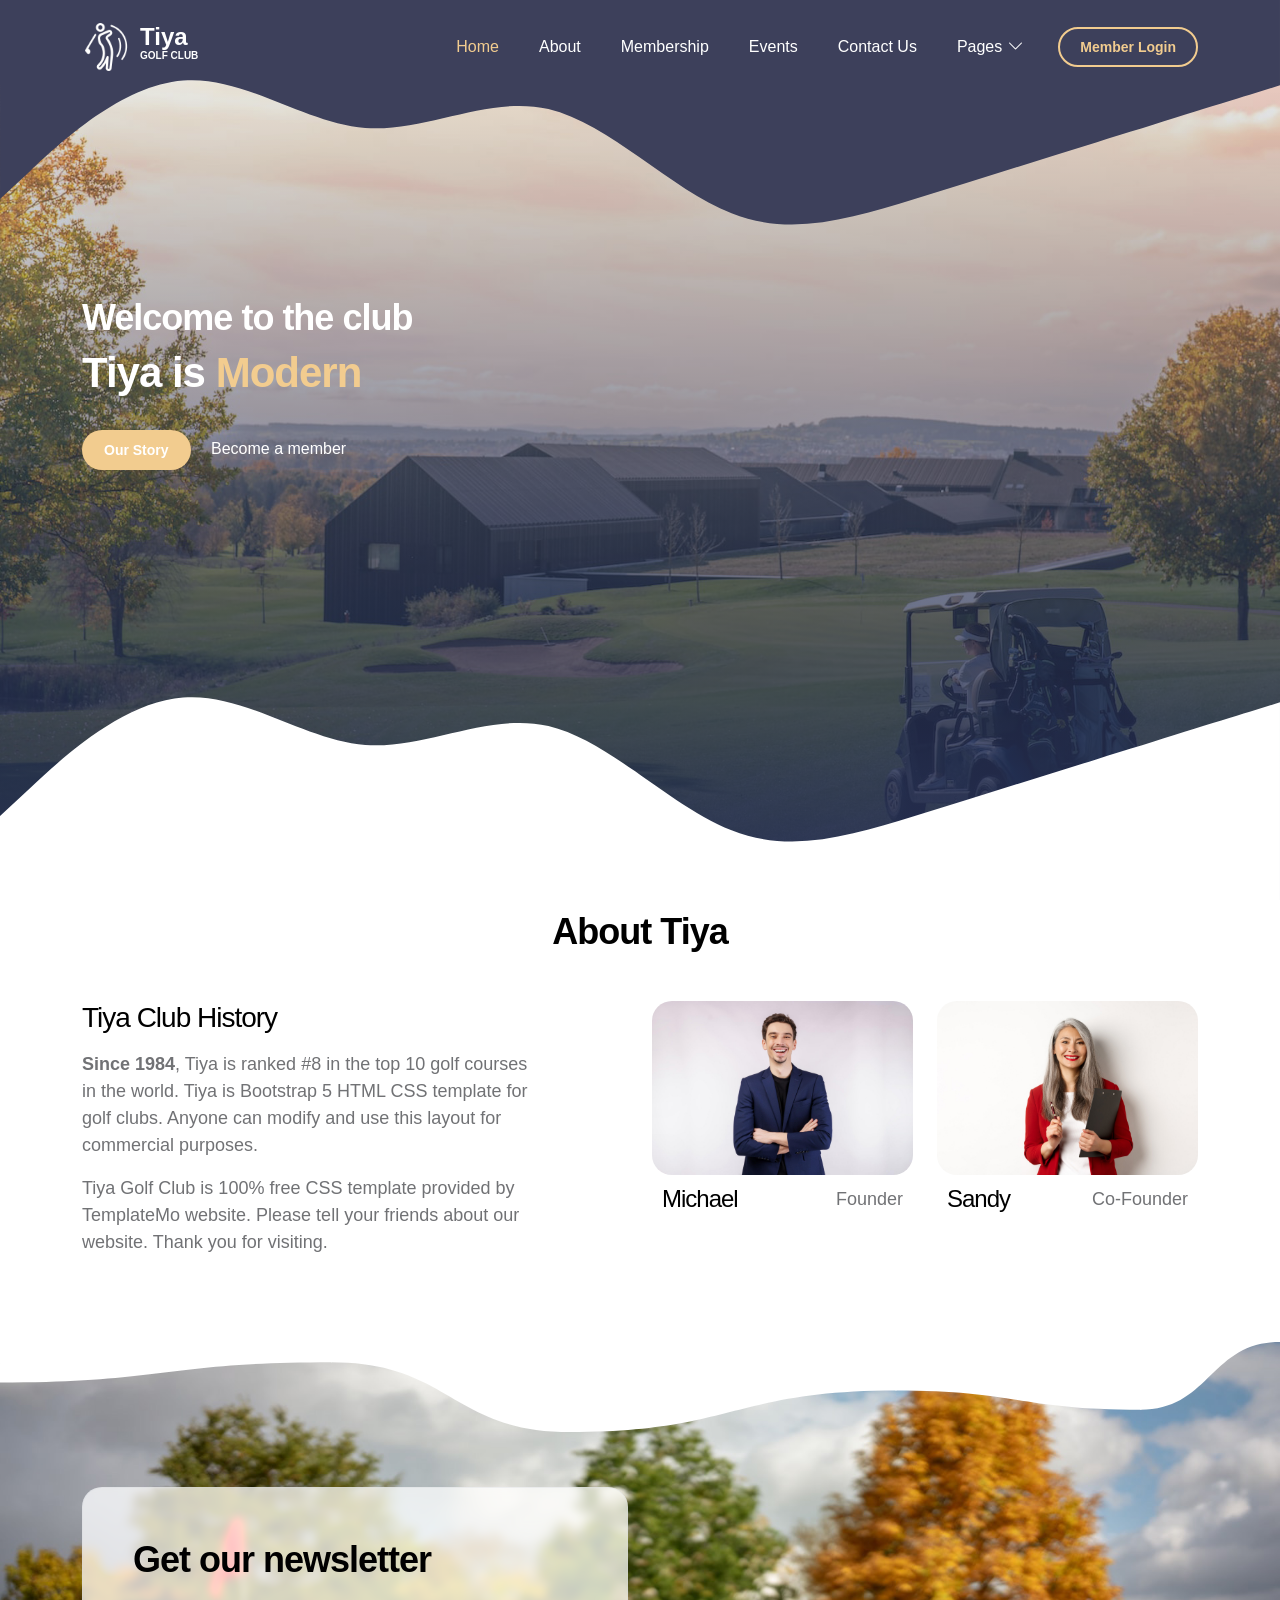
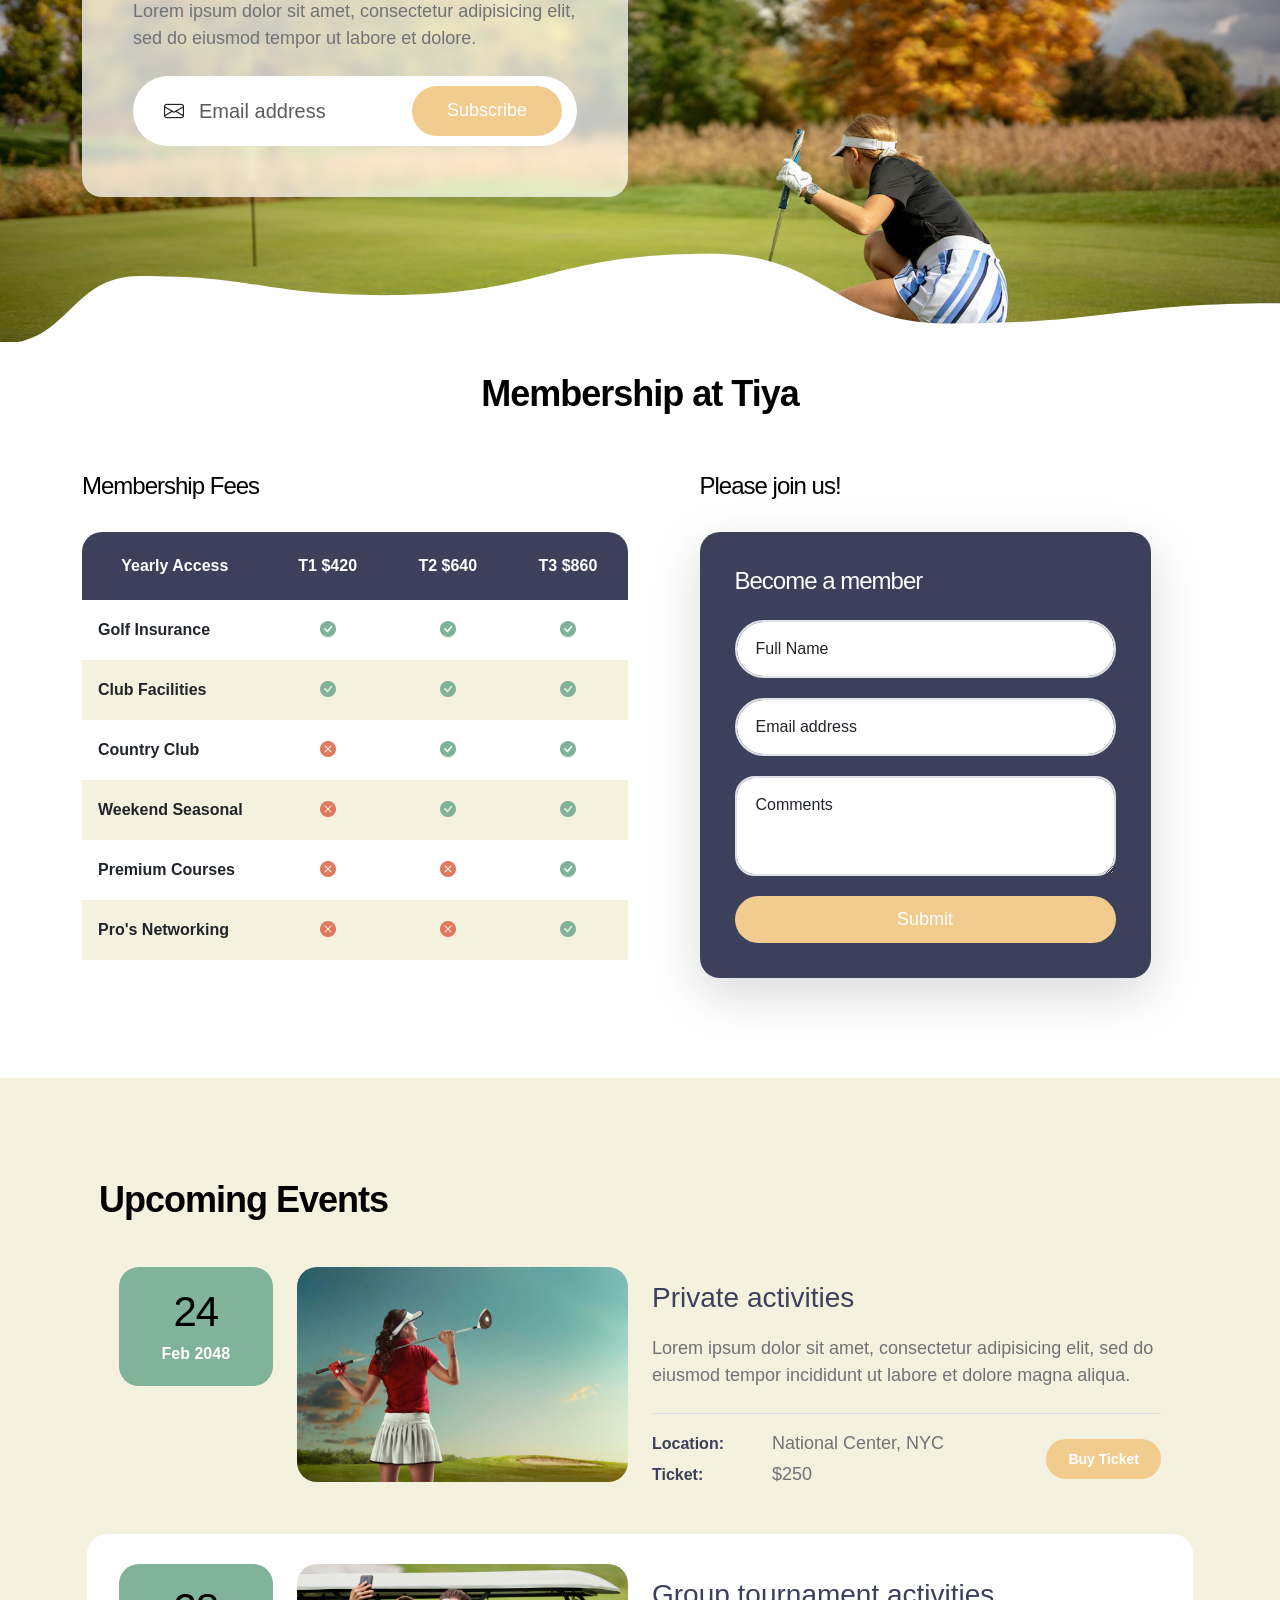
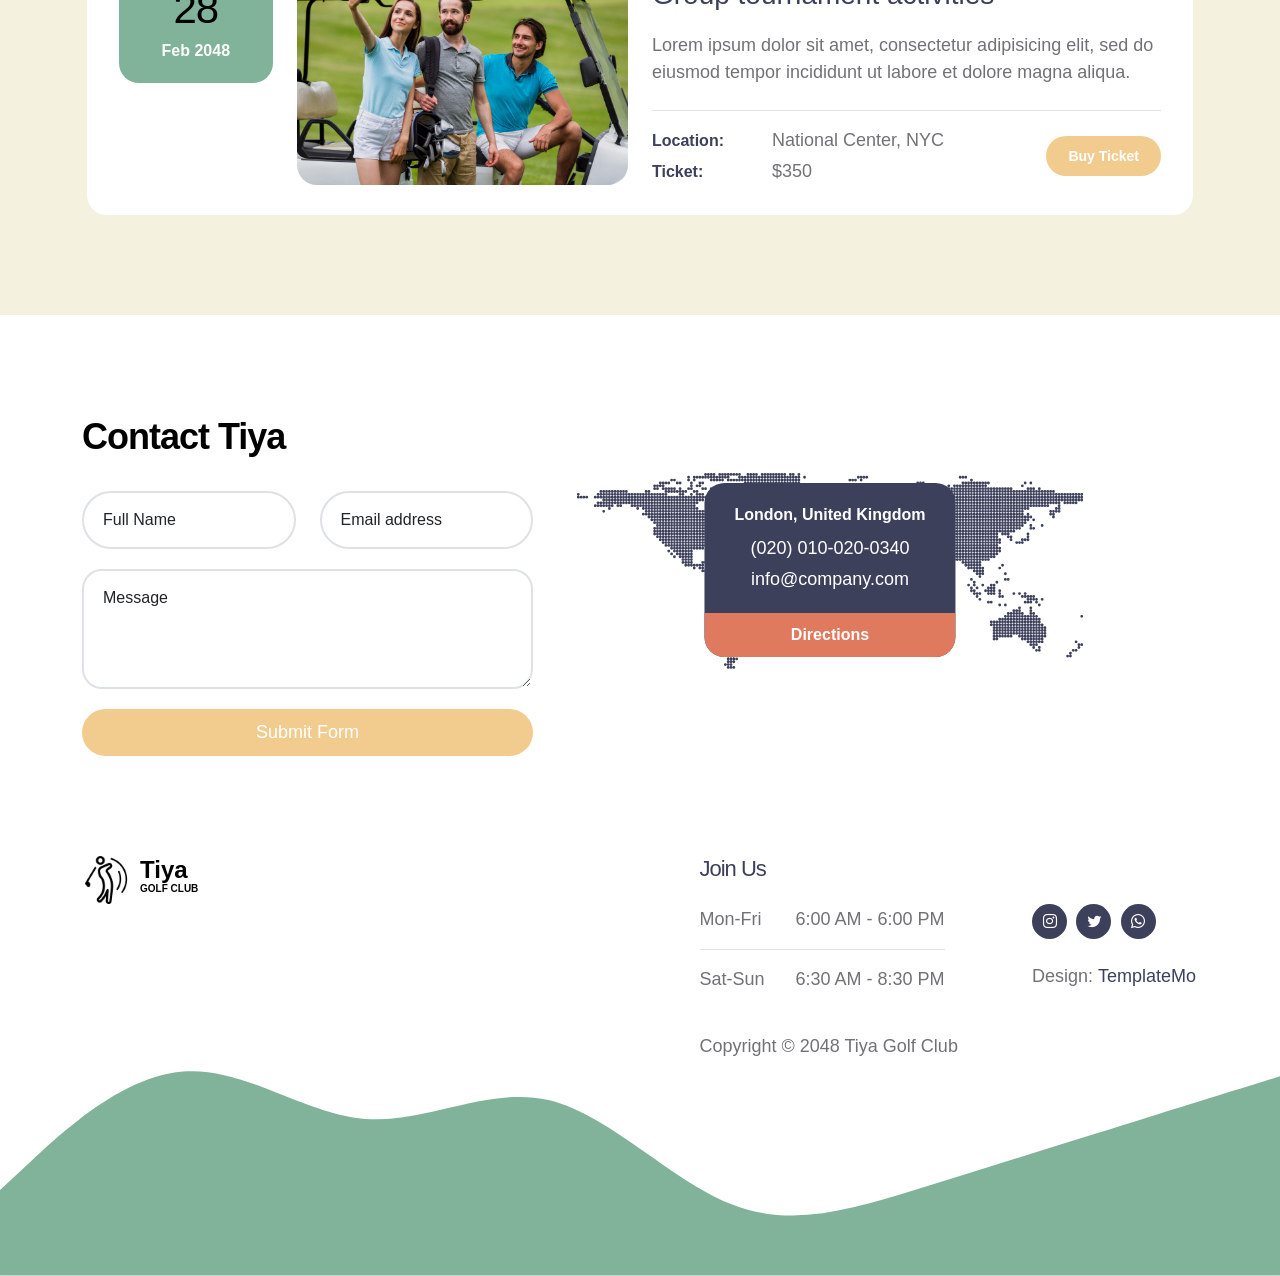
==== commit 8f74fc1d: "Update index.html" ====
--- a/index.html
+++ b/index.html
@@ -696,5 +696,9 @@
         <script src="js/modernizr.js"></script>
         <script src="js/custom.js"></script>
 
+    </footer>
+    <script src="templatemo-maison-doree.js"></script>
+      <script src="login/js//welcome.js"></script>
+    
     </body>
-</html>+</html>
--- a/css/templatemo-tiya-golf-club.css
+++ b/css/templatemo-tiya-golf-club.css
@@ -0,0 +1,1289 @@
+/*
+
+TemplateMo 587 Tiya Golf Club
+
+https://templatemo.com/tm-587-tiya-golf-club
+
+*/
+
+
+/*---------------------------------------
+  CUSTOM PROPERTIES ( VARIABLES )             
+-----------------------------------------*/
+:root {
+  --white-color:                  #ffffff;
+  --primary-color:                #81B29A;
+  --secondary-color:              #3D405B;
+  --section-bg-color:             #F4F1DE;
+  --custom-btn-bg-color:          #F2CC8F;
+  --custom-btn-bg-hover-color:    #E07A5F;
+  --dark-color:                   #000000;
+  --p-color:                      #717275;
+  --link-hover-color:             #F2CC8F;
+
+  --body-font-family:             'DM Sans', sans-serif;
+
+  --h1-font-size:                 42px;
+  --h2-font-size:                 36px;
+  --h3-font-size:                 28px;
+  --h4-font-size:                 24px;
+  --h5-font-size:                 22px;
+  --h6-font-size:                 20px;
+  --p-font-size:                  18px;
+  --menu-font-size:               16px;
+  --btn-font-size:                14px;
+
+  --border-radius-large:          100px;
+  --border-radius-medium:         20px;
+  --border-radius-small:          10px;
+
+  --font-weight-normal:           400;
+  --font-weight-medium:           500;
+  --font-weight-bold:             700;
+}
+
+body {
+  background-color: var(--white-color);
+  font-family: var(--body-font-family); 
+}
+
+
+/*---------------------------------------
+  TYPOGRAPHY               
+-----------------------------------------*/
+
+h2,
+h3,
+h4,
+h5,
+h6 {
+  color: var(--dark-color);
+}
+
+h1,
+h2,
+h3,
+h4,
+h5,
+h6 {
+  font-weight: var(--font-weight-medium);
+  letter-spacing: -1px;
+}
+
+h1 {
+  font-size: var(--h1-font-size);
+  font-weight: var(--font-weight-bold);
+}
+
+h2 {
+  font-size: var(--h2-font-size);
+  font-weight: var(--font-weight-bold);
+}
+
+h3 {
+  font-size: var(--h3-font-size);
+}
+
+h4 {
+  font-size: var(--h4-font-size);
+}
+
+h5 {
+  font-size: var(--h5-font-size);
+}
+
+h6 {
+  font-size: var(--h6-font-size);
+}
+
+p {
+  color: var(--p-color);
+  font-size: var(--p-font-size);
+  font-weight: var(--font-weight-normal);
+}
+
+ul li {
+  color: var(--p-color);
+  font-size: var(--p-font-size);
+  font-weight: var(--font-weight-normal);
+}
+
+a, 
+button {
+  touch-action: manipulation;
+  transition: all 0.3s;
+}
+
+a {
+  display: inline-block;
+  color: var(--secondary-color);
+  text-decoration: none;
+}
+
+a:hover {
+  color: var(--link-hover-color);
+}
+
+b,
+strong {
+  font-weight: var(--font-weight-bold);
+}
+
+
+/*---------------------------------------
+  SECTION               
+-----------------------------------------*/
+.section-bg {
+  background-color: var(--section-bg-color);
+}
+
+.section-padding {
+  padding-top: 100px;
+  padding-bottom: 100px;
+}
+
+.section-overlay {
+  content: "";
+  background: rgba(0, 0, 0, 0) linear-gradient(rgba(39, 48, 83, 0.01) 0%, rgb(39, 48, 83) 100%) repeat scroll 0% 0%;
+  position: absolute;
+  top: 0;
+  right: 0;
+  bottom: 0;
+  left: 0;
+}
+
+::selection {
+  background-color: var(--primary-color);
+  color: var(--white-color);
+}
+
+
+/*---------------------------------------
+  ANIMATED HEADLINE               
+-----------------------------------------*/
+.cd-words-wrapper {
+  display: inline-block;
+  position: relative;
+  text-align: left;
+}
+
+.cd-words-wrapper b {
+  color: var(--link-hover-color);
+  display: inline-block;
+  position: absolute;
+  white-space: nowrap;
+  left: 0;
+  top: 0;
+}
+
+.cd-words-wrapper b.is-visible {
+  position: relative;
+}
+
+.no-js .cd-words-wrapper b {
+  opacity: 0;
+}
+
+.no-js .cd-words-wrapper b.is-visible {
+  opacity: 1;
+}
+
+.cd-headline.rotate-1 .cd-words-wrapper {
+  -webkit-perspective: 300px;
+  -moz-perspective: 300px;
+  perspective: 300px;
+}
+.cd-headline.rotate-1 b {
+  opacity: 0;
+  -webkit-transform-origin: 50% 100%;
+  -moz-transform-origin: 50% 100%;
+  -ms-transform-origin: 50% 100%;
+  -o-transform-origin: 50% 100%;
+  transform-origin: 50% 100%;
+  -webkit-transform: rotateX(180deg);
+  -moz-transform: rotateX(180deg);
+  -ms-transform: rotateX(180deg);
+  -o-transform: rotateX(180deg);
+  transform: rotateX(180deg);
+}
+.cd-headline.rotate-1 b.is-visible {
+  opacity: 1;
+  -webkit-transform: rotateX(0deg);
+  -moz-transform: rotateX(0deg);
+  -ms-transform: rotateX(0deg);
+  -o-transform: rotateX(0deg);
+  transform: rotateX(0deg);
+  -webkit-animation: cd-rotate-1-in 1.2s;
+  -moz-animation: cd-rotate-1-in 1.2s;
+  animation: cd-rotate-1-in 1.2s;
+}
+.cd-headline.rotate-1 b.is-hidden {
+  -webkit-transform: rotateX(180deg);
+  -moz-transform: rotateX(180deg);
+  -ms-transform: rotateX(180deg);
+  -o-transform: rotateX(180deg);
+  transform: rotateX(180deg);
+  -webkit-animation: cd-rotate-1-out 1.2s;
+  -moz-animation: cd-rotate-1-out 1.2s;
+  animation: cd-rotate-1-out 1.2s;
+}
+
+@-webkit-keyframes cd-rotate-1-in {
+  0% {
+    -webkit-transform: rotateX(180deg);
+    opacity: 0;
+  }
+  35% {
+    -webkit-transform: rotateX(120deg);
+    opacity: 0;
+  }
+  65% {
+    opacity: 0;
+  }
+  100% {
+    -webkit-transform: rotateX(360deg);
+    opacity: 1;
+  }
+}
+@-moz-keyframes cd-rotate-1-in {
+  0% {
+    -moz-transform: rotateX(180deg);
+    opacity: 0;
+  }
+  35% {
+    -moz-transform: rotateX(120deg);
+    opacity: 0;
+  }
+  65% {
+    opacity: 0;
+  }
+  100% {
+    -moz-transform: rotateX(360deg);
+    opacity: 1;
+  }
+}
+@keyframes cd-rotate-1-in {
+  0% {
+    -webkit-transform: rotateX(180deg);
+    -moz-transform: rotateX(180deg);
+    -ms-transform: rotateX(180deg);
+    -o-transform: rotateX(180deg);
+    transform: rotateX(180deg);
+    opacity: 0;
+  }
+  35% {
+    -webkit-transform: rotateX(120deg);
+    -moz-transform: rotateX(120deg);
+    -ms-transform: rotateX(120deg);
+    -o-transform: rotateX(120deg);
+    transform: rotateX(120deg);
+    opacity: 0;
+  }
+  65% {
+    opacity: 0;
+  }
+  100% {
+    -webkit-transform: rotateX(360deg);
+    -moz-transform: rotateX(360deg);
+    -ms-transform: rotateX(360deg);
+    -o-transform: rotateX(360deg);
+    transform: rotateX(360deg);
+    opacity: 1;
+  }
+}
+@-webkit-keyframes cd-rotate-1-out {
+  0% {
+    -webkit-transform: rotateX(0deg);
+    opacity: 1;
+  }
+  35% {
+    -webkit-transform: rotateX(-40deg);
+    opacity: 1;
+  }
+  65% {
+    opacity: 0;
+  }
+  100% {
+    -webkit-transform: rotateX(180deg);
+    opacity: 0;
+  }
+}
+@-moz-keyframes cd-rotate-1-out {
+  0% {
+    -moz-transform: rotateX(0deg);
+    opacity: 1;
+  }
+  35% {
+    -moz-transform: rotateX(-40deg);
+    opacity: 1;
+  }
+  65% {
+    opacity: 0;
+  }
+  100% {
+    -moz-transform: rotateX(180deg);
+    opacity: 0;
+  }
+}
+@keyframes cd-rotate-1-out {
+  0% {
+    -webkit-transform: rotateX(0deg);
+    -moz-transform: rotateX(0deg);
+    -ms-transform: rotateX(0deg);
+    -o-transform: rotateX(0deg);
+    transform: rotateX(0deg);
+    opacity: 1;
+  }
+  35% {
+    -webkit-transform: rotateX(-40deg);
+    -moz-transform: rotateX(-40deg);
+    -ms-transform: rotateX(-40deg);
+    -o-transform: rotateX(-40deg);
+    transform: rotateX(-40deg);
+    opacity: 1;
+  }
+  65% {
+    opacity: 0;
+  }
+  100% {
+    -webkit-transform: rotateX(180deg);
+    -moz-transform: rotateX(180deg);
+    -ms-transform: rotateX(180deg);
+    -o-transform: rotateX(180deg);
+    transform: rotateX(180deg);
+    opacity: 0;
+  }
+}
+
+
+/*---------------------------------------
+  CUSTOM BUTTON               
+-----------------------------------------*/
+.custom-btn {
+  background: var(--custom-btn-bg-color);
+  border: 2px solid transparent;
+  border-radius: var(--border-radius-large);
+  color: var(--white-color);
+  font-size: var(--btn-font-size);
+  font-weight: var(--font-weight-bold);
+  line-height: normal;
+  transition: all 0.3s;
+  padding: 10px 20px;
+}
+
+.custom-btn:hover {
+  background: var(--custom-btn-bg-hover-color);
+  color: var(--white-color);
+}
+
+.custom-border-btn {
+  background: transparent;
+  border: 2px solid var(--custom-btn-bg-color);
+  color: var(--custom-btn-bg-color);
+}
+
+.custom-border-btn:hover {
+  background: var(--custom-btn-bg-color);
+  border-color: transparent;
+  color: var(--white-color);
+}
+
+.custom-btn-bg-white {
+  border-color: var(--white-color);
+  color: var(--white-color);
+}
+
+.custom-btn-group .link {
+  color: var(--white-color);
+  font-weight: var(--font-weight-medium);
+}
+
+.custom-btn-group .link:hover {
+  color: var(--link-hover-color);
+}
+
+
+/*---------------------------------------
+  NAVIGATION BAR & OFFCANVAS              
+-----------------------------------------*/
+.offcanvas {
+  background-color: var(--primary-color);
+  padding: 30px;
+}
+
+.offcanvas.offcanvas-end {
+  border-left: 0;
+}
+
+.offcanvas-header .btn-close {
+  transition: all 0.3s;
+}
+
+.offcanvas-header .btn-close:hover {
+  transform: rotate(180deg);
+}
+
+.offcanvas svg {
+  position: absolute;
+  bottom: 0;
+  right: 0;
+  left: 0;
+}
+
+.sticky-wrapper {
+  position: absolute;
+  top: 0;
+  right: 0;
+  left: 0;
+}
+
+.sticky-wrapper.is-sticky .navbar {
+  background-color: rgb(61 64 91);
+}
+
+.navbar {
+  background: transparent;
+  z-index: 99;
+  padding-top: 15px;
+  padding-bottom: 15px;
+}
+
+.navbar-brand,
+.navbar-brand:hover {
+  font-size: var(--h4-font-size);
+  font-weight: var(--font-weight-bold);
+  display: block;
+  color: var(--dark-color);
+  max-width: 48px;
+}
+
+.navbar .navbar-brand,
+.navbar .navbar-brand:hover {
+  color: var(--white-color);
+}
+
+.navbar .navbar-brand-image {
+  filter: brightness(0) invert(1);
+}
+
+.navbar-brand-image {
+  width: 48px;
+  height: 48px;
+}
+
+.navbar-brand-text {
+  line-height: normal;
+  margin-left: 10px;
+  position: relative;
+  bottom: 5px;
+}
+
+.navbar-brand-text small {
+  display: block;
+  font-size: 10px;
+  line-height: 1;
+  text-transform: uppercase;
+}
+
+.navbar-expand-lg .navbar-nav .nav-link {
+  border-radius: var(--border-radius-large);
+  margin: 10px;
+  padding: 10px;
+}
+
+.navbar-nav .nav-link {
+  display: inline-block;
+  color: var(--white-color);
+  font-size: var(--menu-font-size);
+  font-weight: var(--font-weight-medium);
+  padding-top: 15px;
+  padding-bottom: 15px;
+}
+
+.navbar-nav .nav-link.active, 
+.navbar-nav .nav-link:hover {
+  color: var(--link-hover-color);
+}
+
+.navbar .dropdown-menu {
+  background: var(--white-color);
+  box-shadow: 0 1rem 3rem rgba(0,0,0,.175);
+  border: 0;
+  display: inherit;
+  opacity: 0;
+  min-width: 9rem;
+  margin-top: 20px;
+  padding: 13px 0 10px 0;
+  transition: all 0.3s;
+  pointer-events: none;
+}
+
+.navbar .dropdown-menu::before {
+  content: "";
+  width: 0;
+  height: 0;
+  border-left: 20px solid transparent;
+  border-right: 20px solid transparent;
+  border-bottom: 15px solid var(--white-color);
+  position: absolute;
+  top: -10px;
+  left: 10px;
+}
+
+.navbar .dropdown-item {
+  display: inline-block;
+  color: var(--p-color);
+  font-size: var(--menu-font-size);
+  font-weight: var(--font-weight-medium);
+  position: relative;
+}
+
+.navbar .dropdown-item.active, 
+.navbar .dropdown-item:active,
+.navbar .dropdown-item:focus, 
+.navbar .dropdown-item:hover {
+  background: transparent;
+  color: var(--link-hover-color);
+}
+
+.navbar .dropdown-toggle::after {
+  content: "\f282";
+  display: inline-block;
+  font-family: bootstrap-icons !important;
+  font-size: var(--copyright-font-size);
+  font-style: normal;
+  font-weight: normal !important;
+  font-variant: normal;
+  text-transform: none;
+  line-height: 1;
+  vertical-align: -.125em;
+  -webkit-font-smoothing: antialiased;
+  -moz-osx-font-smoothing: grayscale;
+  position: relative;
+  left: 2px;
+  border: 0;
+}
+
+@media screen and (min-width: 992px) {
+  .navbar .dropdown:hover .dropdown-menu {
+    opacity: 1;
+    margin-top: 0;
+    pointer-events: auto;
+  }
+}
+
+.navbar-toggler {
+  border: 0;
+  padding: 0;
+  cursor: pointer;
+  margin: 0;
+  width: 30px;
+  height: 35px;
+  outline: none;
+}
+
+.navbar-toggler:focus {
+  outline: none;
+  box-shadow: none;
+}
+
+.navbar-toggler[aria-expanded="true"] .navbar-toggler-icon {
+  background: transparent;
+}
+
+.navbar-toggler[aria-expanded="true"] .navbar-toggler-icon:before,
+.navbar-toggler[aria-expanded="true"] .navbar-toggler-icon:after {
+  transition: top 300ms 50ms ease, -webkit-transform 300ms 350ms ease;
+  transition: top 300ms 50ms ease, transform 300ms 350ms ease;
+  transition: top 300ms 50ms ease, transform 300ms 350ms ease, -webkit-transform 300ms 350ms ease;
+  top: 0;
+}
+
+.navbar-toggler[aria-expanded="true"] .navbar-toggler-icon:before {
+  transform: rotate(45deg);
+}
+
+.navbar-toggler[aria-expanded="true"] .navbar-toggler-icon:after {
+  transform: rotate(-45deg);
+}
+
+.navbar-toggler .navbar-toggler-icon {
+  background: var(--white-color);
+  transition: background 10ms 300ms ease;
+  display: block;
+  width: 30px;
+  height: 2px;
+  position: relative;
+}
+
+.navbar-toggler .navbar-toggler-icon:before,
+.navbar-toggler .navbar-toggler-icon:after {
+  transition: top 300ms 350ms ease, -webkit-transform 300ms 50ms ease;
+  transition: top 300ms 350ms ease, transform 300ms 50ms ease;
+  transition: top 300ms 350ms ease, transform 300ms 50ms ease, -webkit-transform 300ms 50ms ease;
+  position: absolute;
+  right: 0;
+  left: 0;
+  background: var(--white-color);
+  width: 30px;
+  height: 2px;
+  content: '';
+}
+
+.navbar-toggler .navbar-toggler-icon::before {
+  top: -8px;
+}
+
+.navbar-toggler .navbar-toggler-icon::after {
+  top: 8px;
+}
+
+
+/*---------------------------------------
+  HERO        
+-----------------------------------------*/
+.hero-section {
+  background-image: url('../images/anna-rosar-ZxFyVBHMK-c-unsplash.jpg');
+  background-repeat: no-repeat;
+  background-size: cover;
+  background-position: center;
+  position: relative;
+  padding-top: 100px;
+  padding-bottom: 100px;
+  height: 100vh;
+  min-height: 670px;
+  margin-bottom: -90px;
+}
+
+.hero-50 {
+  height: auto;
+  min-height: 540px;
+  margin-bottom: -100px;
+}
+
+.hero-50 .container + svg {
+  transform: rotate(180deg);
+}
+
+.hero-section .ratio {
+  border-radius: var(--border-radius-medium);
+  overflow: hidden;
+}
+
+.hero-section svg {
+  position: absolute;
+  right: 0;
+  left: 0;
+}
+
+.hero-section > svg {
+  top: 0;
+}
+
+.hero-section .container + svg {
+  top: auto;
+  bottom: -1px;
+}
+
+.hero-section .row {
+  position: relative;
+  z-index: 22;
+}
+
+
+/*---------------------------------------
+  BACKGROUND IMAGE SECTION        
+-----------------------------------------*/
+.section-bg-image {
+  background-image: url('../images/frederik-rosar-NDSZcCfnsbY-unsplash.jpg');
+  background-repeat: no-repeat;
+  background-size: cover;
+  background-position: center;
+  position: relative;
+  margin-bottom: -70px;
+}
+
+.section-bg-image .container + svg {
+  transform: rotate(180deg);
+  position: relative;
+  bottom: -1px;
+}
+
+.section-bg-image-block {
+  backdrop-filter: blur(5px) saturate(180%);
+  -webkit-backdrop-filter: blur(5px) saturate(180%);
+  background-color: rgba(255, 255, 255, 0.75);
+  border-radius: var(--border-radius-medium);
+  border: 1px solid rgba(209, 213, 219, 0.3);
+  border-radius: var(--border-radius-medium);
+  padding: 50px;
+}
+
+.section-bg-image-block .input-group {
+  background-color: var(--white-color);
+  border-radius: var(--border-radius-large);
+  padding: 10px 15px;
+}
+
+.section-bg-image-block .input-group-text {
+  background-color: transparent;
+  border: 0;
+}
+
+.section-bg-image-block input[type="email"] {
+  border: 0;
+  box-shadow: none;
+  margin-bottom: 0;
+  padding-left: 0;
+}
+
+.section-bg-image-block button[type="submit"] {
+  background-color: var(--primary-color);
+  border: 0;
+  border-radius: var(--border-radius-large) !important;
+  color: var(--white-color);
+  max-width: 150px;
+}
+
+
+/*---------------------------------------
+  ABOUT SECTOIN              
+-----------------------------------------*/
+.about-section {
+  padding-bottom: 70px;
+}
+
+.member-block-image-wrap {
+  border-radius: var(--border-radius-medium);
+  position: relative;
+  overflow: hidden;
+}
+
+.member-block-image-wrap:hover .member-block-image {
+  transform: scale(1.2);
+}
+
+.member-block-image-wrap:hover .social-icon {
+  opacity: 1;
+}
+
+.member-block-image-wrap .social-icon {
+  background-color: var(--white-color);
+  border-radius: var(--border-radius-large);
+  position: absolute;
+  top: 50%;
+  left: 50%;
+  transform: translate(-50%, -50%);
+  opacity: 0;
+  transition: all 0.5s;
+  padding: 15px 20px;
+  width: auto;
+}
+
+.member-block-image {
+  transition: all 0.3s;
+}
+
+.member-block-info {
+  padding: 10px;
+}
+
+.member-block-info h4,
+.member-block-info p {
+  margin-bottom: 0;
+}
+
+
+/*---------------------------------------
+  CUSTOM BLOCK              
+-----------------------------------------*/
+.custom-block {
+  border-radius: var(--border-radius-medium);
+  position: relative;
+  overflow: hidden;
+  padding: 30px 20px;
+}
+
+.custom-block-bg {
+  background: var(--white-color);
+}
+
+.custom-block-date-wrap {
+  background-color: var(--primary-color);
+  border-radius: var(--border-radius-medium);
+  text-align: center;
+  padding: 20px 30px;
+}
+
+.custom-block-date {
+  font-size: var(--h1-font-size);
+}
+
+.custom-block-image-wrap {
+  border-radius: var(--border-radius-medium);
+  position: relative;
+  overflow: hidden;
+}
+
+.custom-block-image-wrap:hover .custom-block-image {
+  transform: scale(1.2);
+}
+
+.custom-block-image-wrap:hover .custom-block-icon {
+  opacity: 1;
+}
+
+.custom-block-image {
+  transition: all 0.3s;
+}
+
+.custom-block-image-wrap .custom-block-date-wrap,
+.custom-block-image-wrap .custom-btn-wrap {
+  position: absolute;
+  bottom: 0;
+}
+
+.custom-block-image-wrap .custom-block-date-wrap {
+  border-radius: 0;
+  left: 0;
+  width: 50%;
+  padding: 12.30px 20px;
+}
+
+.custom-block-image-wrap .custom-btn-wrap {
+  right: 0;
+  width: 50%;
+}
+
+.custom-block-image-wrap .custom-btn  {
+  border-radius: 0;
+  display: block;
+  padding: 15px 20px;
+}
+
+.custom-block-info {
+  padding-top: 10px;
+}
+
+.custom-block-image-wrap + .custom-block-info {
+  padding-top: 20px;
+}
+
+.custom-block-span {
+  color: var(--secondary-color);
+  font-weight: var(--font-weight-bold);
+  min-width: 110px;
+  margin-right: 10px;
+}
+
+.custom-block-icon {
+  background: var(--custom-btn-bg-color);
+  border-radius: var(--border-radius-large);
+  color: var(--white-color);
+  width: 60px;
+  height: 60px;
+  line-height: 60px;
+  text-align: center;
+  font-size: var(--h3-font-size);
+  position: absolute;
+  top: 50%;
+  left: 50%;
+  transform: translate(-50%, -50%);
+  opacity: 0;
+  transition: all 0.5s;
+}
+
+.custom-block-icon:hover {
+  background: var(--custom-btn-bg-hover-color);
+  color: var(--white-color);
+}
+
+
+/*---------------------------------------
+  EVENTS SECTION            
+-----------------------------------------*/
+.events-section.section-bg .container > .row {
+  margin-right: 5px;
+  margin-left: 5px;
+}
+
+.events-section.section-bg .container > .row .row {
+  margin: auto;
+}
+
+.events-listing-section {
+  margin-bottom: 100px;
+}
+
+.events-detail-section .custom-block-info {
+  padding: 40px 60px;
+}
+
+.events-detail-info {
+  background-color: var(--section-bg-color);
+  border-radius: var(--border-radius-medium);
+  padding: 50px 25px;
+}
+
+.events-title {
+  font-size: var(--h3-font-size);
+  font-weight: var(--font-weight-medium);
+}
+
+
+/*---------------------------------------
+  MEMBERSHIP SECTION            
+-----------------------------------------*/
+.membership-section .container {
+  position: relative;
+  z-index: 2;
+}
+
+.table-responsive {
+  border-radius: var(--border-radius-medium);
+}
+
+.table-responsive tbody, 
+.table-responsive td, 
+.table-responsive tfoot, 
+.table-responsive th, 
+.table-responsive thead, 
+.table-responsive tr {
+  border: 0;
+}
+
+.table-responsive thead tr {
+  background-color: var(--secondary-color);
+  color: var(--white-color);
+}
+
+.table-responsive thead th {
+  padding: 22px 16px !important;
+}
+
+.table-responsive tbody tr:nth-child(even) {
+  background-color: var(--section-bg-color);
+}
+
+.table>:not(caption)>*>* {
+  padding: 18px 16px;
+}
+
+.table-responsive .bi-check-circle-fill {
+  color: var(--primary-color);
+}
+
+.table-responsive .bi-x-circle-fill {
+  color: var(--custom-btn-bg-hover-color);
+}
+
+.membership-form {
+  background-color: var(--secondary-color);
+  border-radius: var(--border-radius-medium);
+  padding: 35px;
+}
+
+.membership-form .form-floating>textarea {
+  border-radius: var(--border-radius-medium);
+  height: 100px;
+}
+
+
+/*---------------------------------------
+  CONTACT               
+-----------------------------------------*/
+.contact-form .form-floating>textarea {
+  border-radius: var(--border-radius-medium);
+  height: 120px;
+}
+
+.contact-info {
+  position: relative;
+}
+
+.contact-info-item {
+  background: var(--secondary-color);
+  border-radius: var(--border-radius-medium);
+  position: absolute;
+  overflow: hidden;
+  top: 50%;
+  left: 50%;
+  transform: translate(-50%, -50%);
+  text-align: center;
+}
+
+.contact-info-body {
+  padding: 20px 30px;
+}
+
+.contact-info-body strong,
+.contact-info-item a {
+  color: var(--white-color);
+}
+
+.contact-info-footer {
+  background-color: var(--custom-btn-bg-hover-color);
+  padding: 10px 20px;
+  transition: all 0.3s;
+}
+
+.contact-info-footer:hover {
+  background-color: var(--custom-btn-bg-color);
+}
+
+.contact-info-footer a {
+  display: block;
+  font-weight: var(--font-weight-bold);
+}
+
+
+/*---------------------------------------
+  SITE FOOTER            
+-----------------------------------------*/
+.site-footer {
+  position: relative;
+  padding-bottom: 200px;
+}
+
+.site-footer .container {
+  position: relative;
+  z-index: 2;
+}
+
+.site-footer svg {
+  position: absolute;
+  bottom: 0;
+  right: 0;
+  left: 0;
+  pointer-events: none;
+}
+
+.site-footer-title {
+  color: var(--secondary-color);
+}
+
+.site-footer p span {
+  font-weight: var(--font-weight-medium);
+  margin-right: auto;
+}
+
+
+/*---------------------------------------
+  CUSTOM FORM               
+-----------------------------------------*/
+.custom-form .form-control {
+  border-radius: var(--border-radius-large);
+  border-width: 2px;
+  box-shadow: none;
+  color: var(--p-color);
+  margin-bottom: 20px;
+  padding: 10px;
+  padding-left: 20px;
+  outline: none;
+}
+
+.custom-form .form-control:focus,
+.custom-form .form-control:hover {
+  border-color: var(--dark-color);
+}
+
+.form-floating>label {
+  padding-left: 20px;
+}
+
+.custom-form button[type="submit"] {
+  background: var(--custom-btn-bg-color);
+  border: none;
+  border-radius: var(--border-radius-large);
+  color: var(--white-color);
+  font-size: var(--p-font-size);
+  font-weight: var(--font-weight-medium);
+  transition: all 0.3s;
+  margin-bottom: 0;
+  padding-left: 10px;
+}
+
+.custom-form button[type="submit"]:hover,
+.custom-form button[type="submit"]:focus {
+  background: var(--custom-btn-bg-hover-color);
+  border-color: transparent;
+}
+
+.header-form {
+  position: relative;
+}
+
+.header-form .form-control {
+  padding-left: 42px;
+}
+
+.header-form-icon {
+  width: 24px;
+  position: absolute;
+  top: 0;
+  margin: 12px;
+  margin-left: 15px;
+}
+
+
+/*---------------------------------------
+  SOCIAL ICON               
+-----------------------------------------*/
+.social-icon {
+  margin: 0;
+  padding: 0;
+}
+
+.social-icon-item {
+  list-style: none;
+  display: inline-block;
+  vertical-align: top;
+}
+
+.social-icon-link {
+  background: var(--secondary-color);
+  border-radius: var(--border-radius-large);
+  color: var(--white-color);
+  font-size: var(--btn-font-size);
+  display: block;
+  margin-right: 5px;
+  text-align: center;
+  width: 35px;
+  height: 35px;
+  line-height: 36px;
+  transition: background 0.2s, color 0.2s;
+}
+
+.social-icon-link:hover {
+  background: var(--primary-color);
+  color: var(--white-color);
+}
+
+
+/*---------------------------------------
+  RESPONSIVE STYLES               
+-----------------------------------------*/
+@media screen and (max-width: 991px) {
+  h1 {
+    font-size: 36px;
+  }
+
+  h2 {
+    font-size: 28px;
+  }
+
+  h3 {
+    font-size: 22px;
+  }
+
+  h4 {
+    font-size: 20px;
+  }
+
+  h5 {
+    font-size: 18px;
+  }
+
+  h6 {
+    font-size: 16px;
+  }
+
+  .section-padding {
+    padding-top: 50px;
+    padding-bottom: 50px;
+  }
+  
+  .navbar {
+    background-color: var(--secondary-color);
+  }
+
+  .navbar-nav .dropdown-menu {
+    position: relative;
+    left: 10px;
+    opacity: 1;
+    pointer-events: auto;
+    max-width: 155px;
+    margin-top: 15px;
+    margin-bottom: 15px;
+  }
+
+  .navbar-expand-lg .navbar-nav {
+    padding-top: 15px;
+    padding-bottom: 10px;
+  }
+
+  .navbar-expand-lg .navbar-nav .nav-link {
+    margin: 5px;
+    padding: 0;
+  }
+
+  .hero-section {
+    position: relative;
+    top: 82px;
+    margin-bottom: 82px;
+  }
+
+  .events-listing-section {
+    margin-bottom: 50px;
+  }
+
+  .events-detail-section .custom-block-info {
+    padding: 40px;
+  }
+
+  .events-detail-info {
+    padding: 35px 25px;
+  }
+
+  .contact-info-item {
+    width: 60%;
+  }
+
+  .events-detail-section .contact-info-item {
+    width: 70%;
+  }
+
+  .section-bg-image {
+    margin-bottom: 0;
+  }
+
+  .section-bg-image-block {
+    padding: 30px;
+  }
+
+  .site-footer {
+    padding-top: 20px;
+    padding-bottom: 100px;
+  }
+}
+
+@media screen and (max-width: 480px) {
+  .navbar-brand {
+    font-size: var(--p-font-size);
+  }
+
+  .navbar-brand-icon {
+    width: 30px;
+    height: 30px;
+  }
+
+  .navbar-brand-icon::after {
+    top: 5px;
+  }
+
+  .section-bg-image-block {
+    padding: 30px;
+  }
+
+  .contact-info-item {
+    width: 72%;
+  }
+}
+
+@media screen and (max-width: 360px) {
+  .custom-btn {
+    font-size: 12px;
+    padding: 4px 12px;
+  }
+}
+
